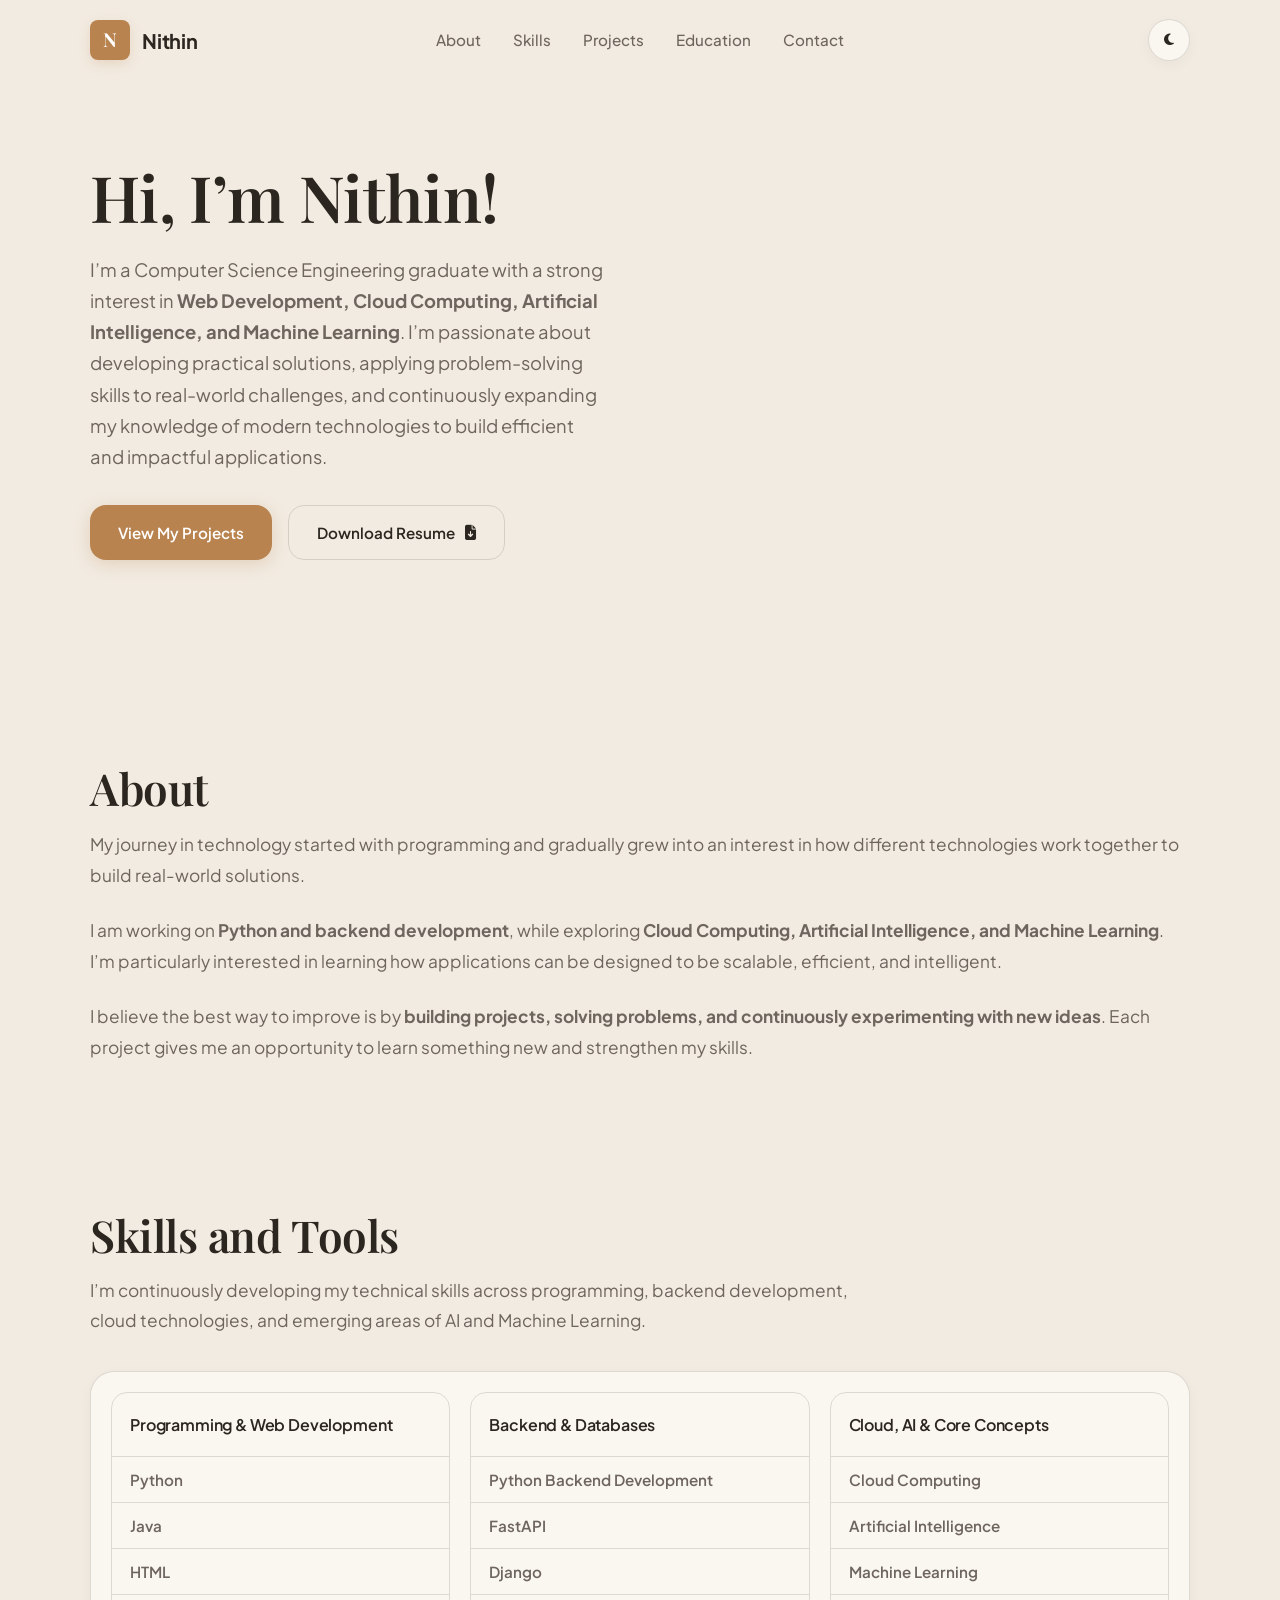
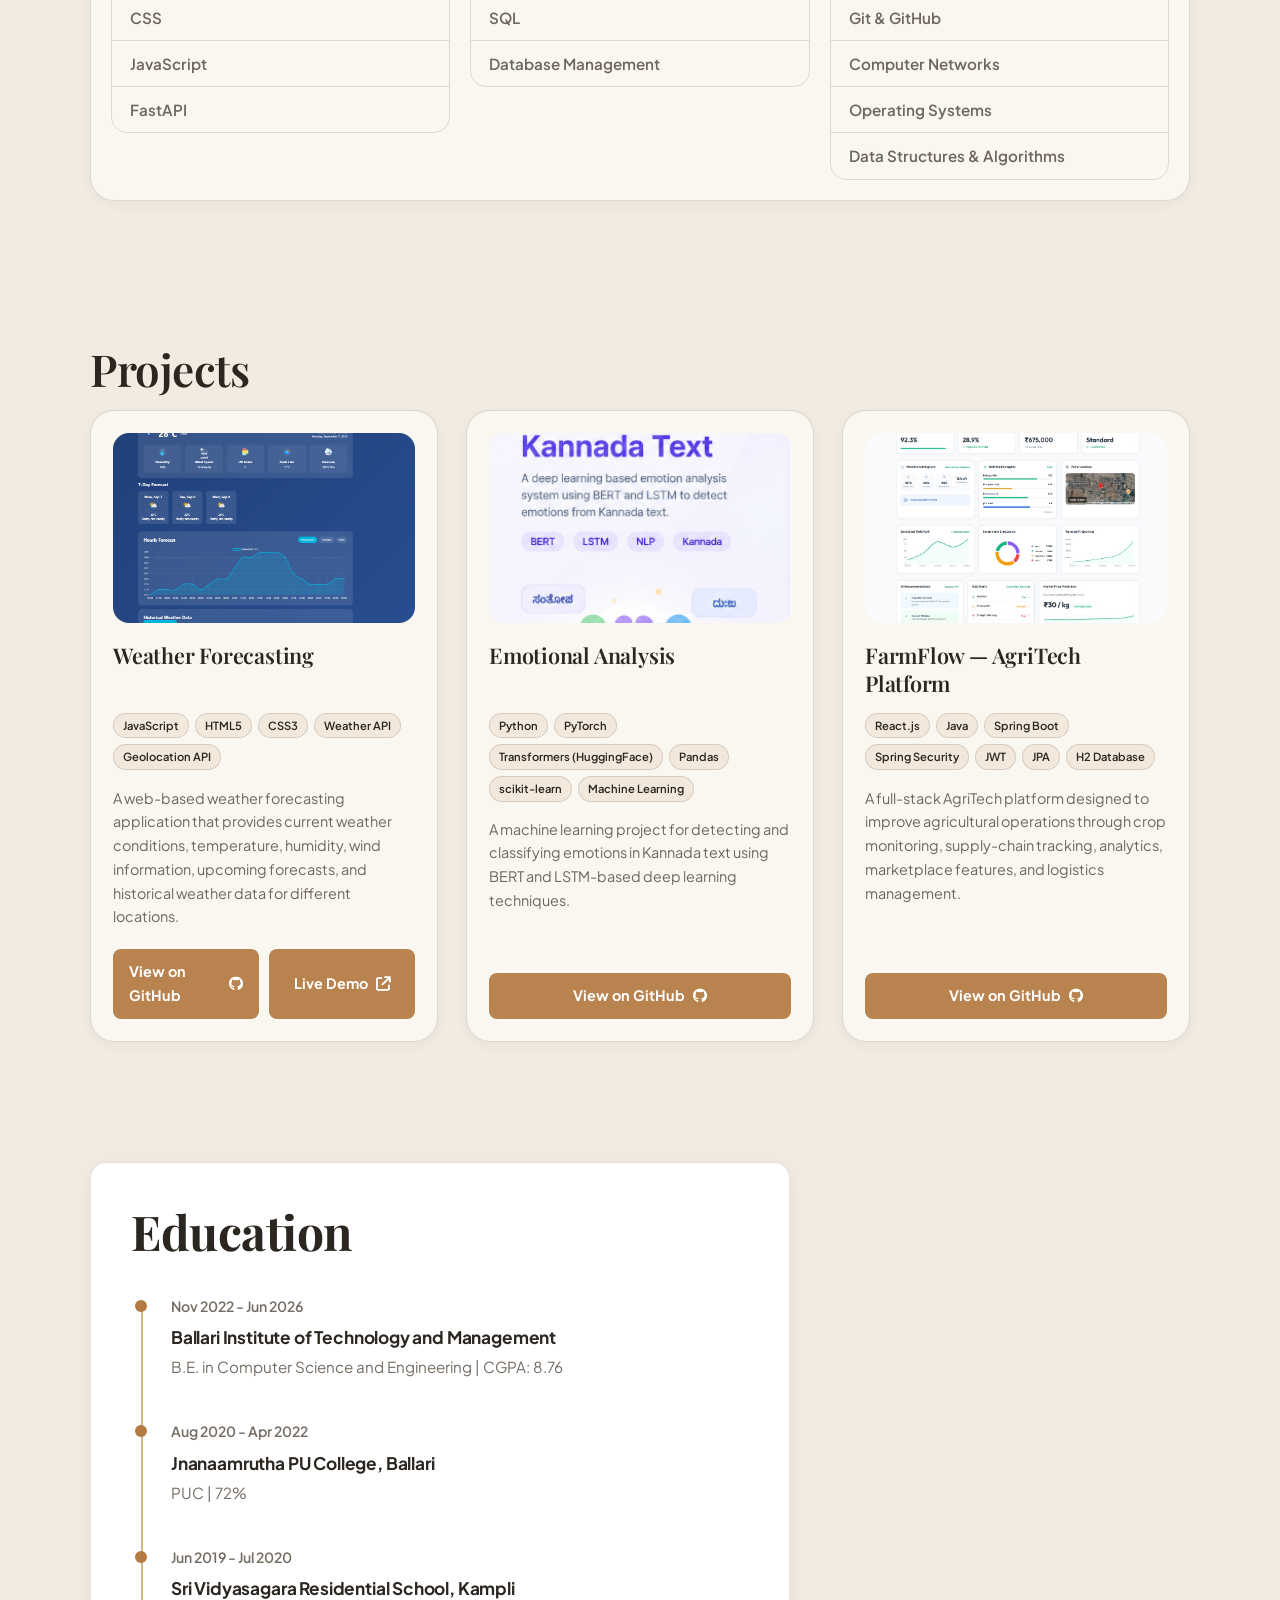
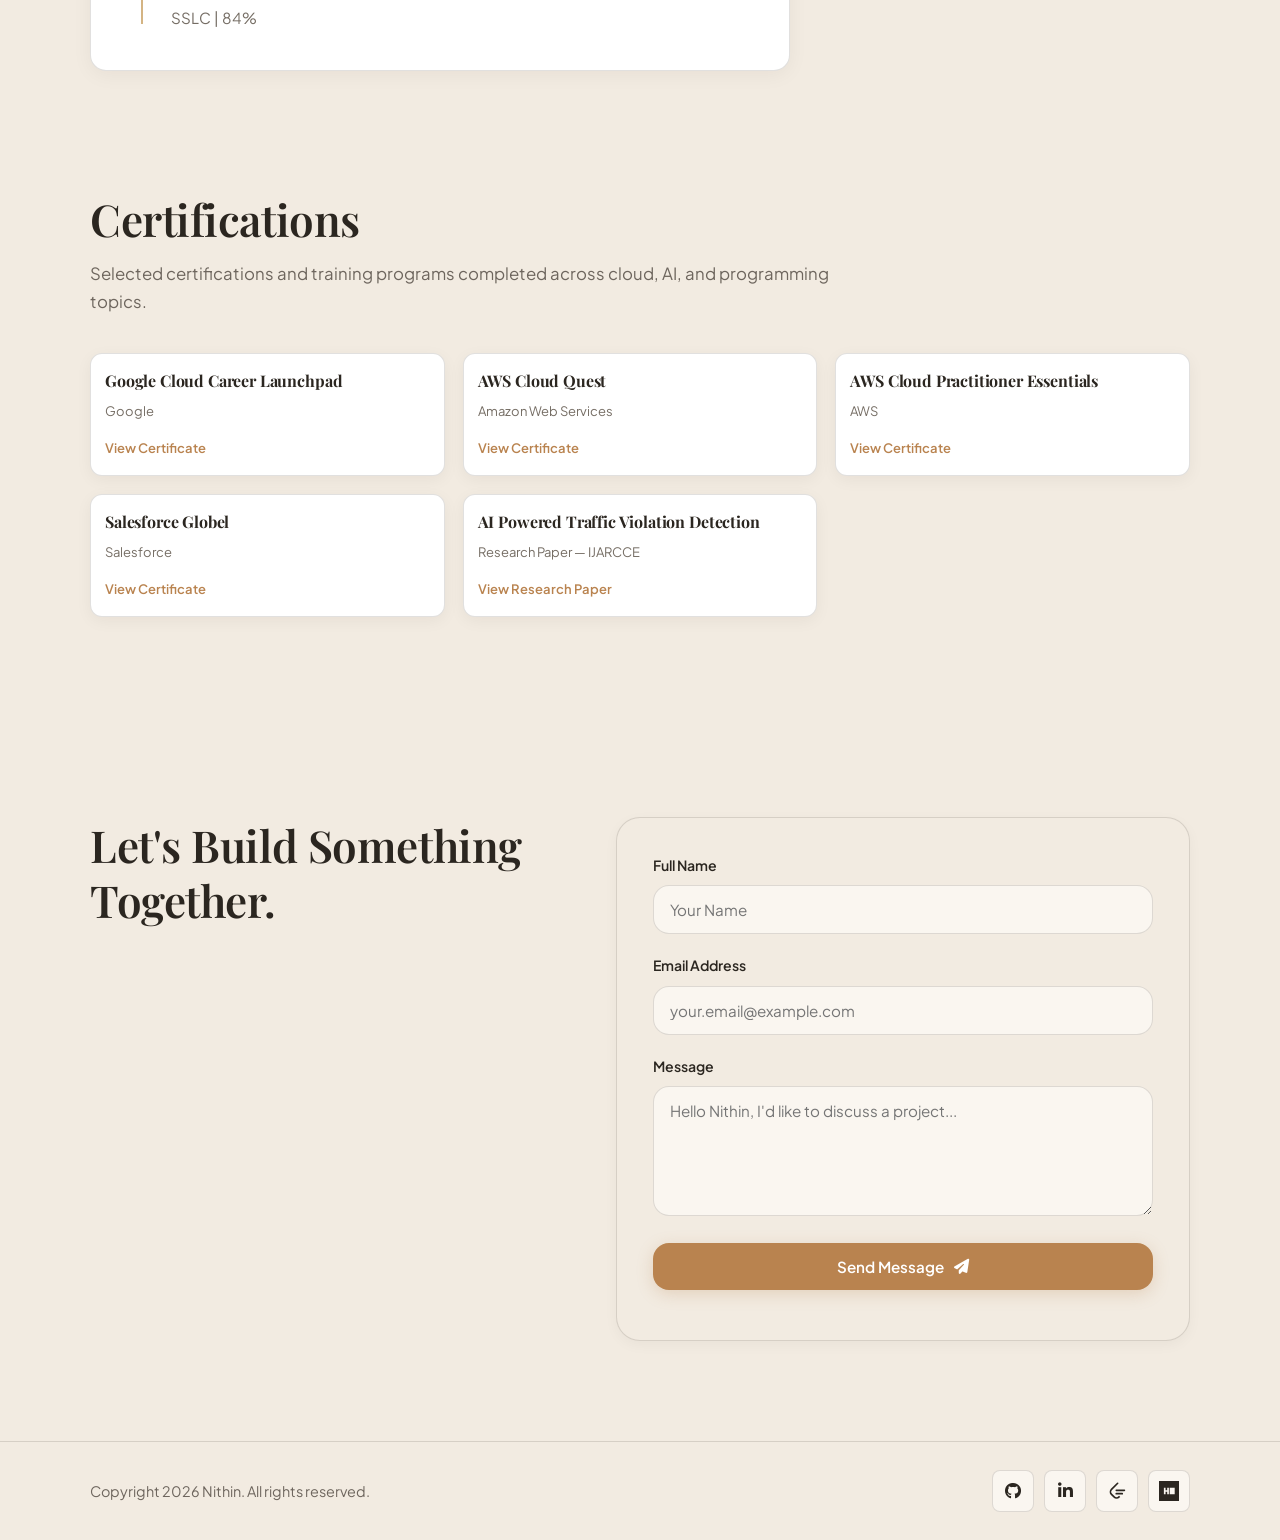
==== index1.html @ afc4f0d5 "Initial portfolio" ====
<!DOCTYPE html>
<html lang="en">
<head>
    <meta charset="UTF-8">
    <meta name="viewport" content="width=device-width, initial-scale=1.0">
    <meta name="description" content="Portfolio of Nithin, Computer Science graduate specializing in Python development, REST APIs, FastAPI, SQL, and backend systems.">
    <title>Nithin.dev</title>

    <!-- Google Fonts -->
    <link rel="preconnect" href="https://fonts.googleapis.com">
    <link rel="preconnect" href="https://fonts.gstatic.com" crossorigin>
    <link href="https://fonts.googleapis.com/css2?family=Playfair+Display:wght@500;600;700&family=Plus+Jakarta+Sans:wght@400;500;600;700&display=swap" rel="stylesheet">
    
    <!-- FontAwesome Icons -->
    <link rel="stylesheet" href="https://cdnjs.cloudflare.com/ajax/libs/font-awesome/6.5.2/css/all.min.css" crossorigin="anonymous" referrerpolicy="no-referrer">

    <!-- Stylesheet -->
    <link rel="stylesheet" href="css/style.css">
    <style>
        /* Education section */
        .education-section {
            padding: 20px 0 100px;
            background-color: var(--bg-color);
        }

        .education-container {
            width: min(700px, 100%);
            min-height:40x;
            margin: 0 ;
            padding: 40px;
            background-color: #FFFFFF;
            border: 1px solid rgba(43, 38, 32, 0.14);
            border-radius: 16px;
            box-sizing: border-box;
            box-shadow: 0 4px 20px rgba(30, 27, 24, 0.05);
        }

        .education-title {
            margin: 0 0 36px;
            color: #2B2620;
            font-size: clamp(2.25rem, 4vw, 3rem);
            line-height: 1.2;
            font-family: var(--font-serif);
            font-weight: 700;
        }

        .education-timeline {
            position: relative;
            display: flex;
            flex-direction: column;
        }

        .education-timeline::before {
            content: '';
            position: absolute;
            top: 6px;
            bottom: 6px;
            left: 10px;
            width: 2px;
            background-color: #D4B483;
        }

        .education-entry {
            position: relative;
            padding: 0 0 42px 40px;
        }

        .education-entry:last-child {
            padding-bottom: 0;
        }

        .education-dot {
            position: absolute;
            top: 4px;
            left: 4px;
            z-index: 1;
            width: 12px;
            height: 12px;
            border-radius: 50%;
            background-color: #B37A44;
        }

        .education-date {
            margin: 0 0 8px;
            color: #756D64;
            font-family: var(--font-sans);
            font-size: 0.88rem;
            font-weight: 600;
            line-height: 1.5;
        }

        .education-institution {
            margin: 0 0 4px;
            color: #2B2620;
            font-family: var(--font-sans);
            font-size: 1.08rem;
            font-weight: 700;
            line-height: 1.45;
        }

        .education-course,
        .education-result {
            margin: 0;
            color: #756D64;
            font-family: var(--font-sans);
            font-size: 0.95rem;
            font-weight: 400;
            line-height: 1.65;
        }

        .education-result {
            margin-top: 2px;
        }

        @media (max-width: 768px) {
            .education-section {
                padding: 10px 0 70px;
            }

            .education-container {
                width: 92%;
                min-height: auto;
                padding: 35px 25px;
                border-radius: 18px;
            }

            .education-title {
                margin-bottom: 30px;
                font-size: 2.25rem;
            }

            .education-entry {
                padding-left: 32px;
                padding-bottom: 34px;
            }

            .education-institution {
                font-size: 1rem;
            }

            .education-date,
            .education-course {
                font-size: 0.9rem;
            }
        }
    </style>

</head>
<body>

 <!-- 1. NAVIGATION -->
<header id="top" class="topbar">
    <div class="container nav">

        <a href="#home" class="logo" aria-label="Nithin Home">
            <span class="monogram">N</span>
            <span class="logo-name">Nithin</span>
        </a>
            <nav aria-label="Primary Navigation">
                <ul class="nav-links">
                    <li><a href="#about" class="nav-link">About</a></li>
                    <li><a href="#skills" class="nav-link">Skills</a></li>
                    <li><a href="#projects" class="nav-link">Projects</a></li>
                    <li><a href="#education" class="nav-link">Education</a></li>
                    <li><a href="#contact" class="nav-link">Contact</a></li>
                </ul>
            </nav>

            <div class="nav-actions">
                <button id="theme-toggle" class="theme-toggle" type="button" aria-label="Switch to dark mode" title="Toggle color mode">
                    <i class="fa-solid fa-moon" aria-hidden="true"></i>
                </button>
                <button id="hamburger" class="hamburger" aria-label="Toggle navigation menu" aria-expanded="false">
                    <span></span>
                    <span></span>
                    <span></span>
                </button>
            </div>
        </div>

        <!-- Mobile Navigation Menu -->
        <div id="mobile-nav" class="mobile-nav" aria-label="Mobile Navigation">
            <a href="#about" class="nav-link mobile-nav-link">About</a>
            <a href="#skills" class="nav-link mobile-nav-link">Skills</a>
            <a href="#projects" class="nav-link mobile-nav-link">Projects</a>
            <a href="#education" class="nav-link mobile-nav-link">Education</a>
            <a href="#contact" class="nav-link mobile-nav-link">Contact</a>
        </div>
    </header>

    <main>
        <!-- 2. HERO SECTION -->
        <section id="home" class="hero">
            <div class="container hero-grid">
                <div class="hero-content">
                    <h1 class="hero-title">Hi, I&rsquo;m Nithin!</h1>
                    <p class="hero-intro">
                        I&rsquo;m a Computer Science Engineering graduate with a strong interest in <strong>Web Development, Cloud Computing, Artificial Intelligence, and Machine Learning</strong>. I&rsquo;m passionate about developing practical solutions, applying problem-solving skills to real-world challenges, and continuously expanding my knowledge of modern technologies to build efficient and impactful applications.
                    </p>
                    <div class="hero-cta">
                        <a href="#projects" class="btn btn-primary">
                            <span>View My Projects</span>
                        </a>
                        <a
                            href="https://drive.google.com/file/d/1aKwMLGVt5Up0hkHj8zbGti5ZGYsTmCgn/view?usp=sharing"
                            target="_blank"
                            rel="noopener noreferrer"
                            class="btn btn-secondary"
                        >
                            <span>Download Resume</span>
                            <i class="fa-solid fa-file-arrow-down"></i>
                        </a>
                    </div>
                </div>

            </div>
        </section>

        <!-- 3. ABOUT SECTION -->
        <section id="about" class="about-section">
            <div class="container about-grid">
                <div>
                    <h2 class="section-title projects-title">About</h2>
                    <p class="about-bio">
                        My journey in technology started with programming and gradually grew into an interest in how different technologies work together to build real-world solutions.
                    </p>
                    <p class="about-bio">
                        I am working on <strong>Python and backend development</strong>, while exploring <strong>Cloud Computing, Artificial Intelligence, and Machine Learning</strong>. I&rsquo;m particularly interested in learning how applications can be designed to be scalable, efficient, and intelligent.
                    </p>
                    <p class="about-bio">
                        I believe the best way to improve is by <strong>building projects, solving problems, and continuously experimenting with new ideas</strong>. Each project gives me an opportunity to learn something new and strengthen my skills.
                    </p>
                </div>

            </div>
        </section>

        <!-- 4. SKILLS & TECHNOLOGIES -->
        <section id="skills" class="skills-section">
            <div class="container">
                <h2 class="section-title projects-title">Skills and Tools</h2>
                <p class="skills-intro">I&rsquo;m continuously developing my technical skills across programming, backend development, cloud technologies, and emerging areas of AI and Machine Learning.</p>
                <div class="skills-table" aria-label="Technical skills">
                    <article class="skills-category skills-category-featured">
                        <h3>Programming &amp; Web Development</h3>
                        <ul>
                            <li>Python</li><li>Java</li><li>HTML</li><li>CSS</li><li>JavaScript</li><li>FastAPI</li>
                        </ul>
                    </article>
                    <article class="skills-category">
                        <h3>Backend &amp; Databases</h3>
                        <ul>
                            <li>Python Backend Development</li><li>FastAPI</li><li>Django</li><li>SQL</li><li>Database Management</li>
                        </ul>
                    </article>
                    <article class="skills-category">
                        <h3>Cloud, AI &amp; Core Concepts</h3>
                        <ul>
                            <li>Cloud Computing</li><li>Artificial Intelligence</li><li>Machine Learning</li><li>Git &amp; GitHub</li><li>Computer Networks</li><li>Operating Systems</li><li>Data Structures &amp; Algorithms</li>
                        </ul>
                    </article>
                </div>
            </div>
        </section>

        <!-- 5. PROJECTS -->
        <section id="projects" class="secondary-projects">
            <div class="container">
                <h2 class="section-title projects-title">Projects</h2>

                <div class="project-grid-3">
                    <article class="project-card">
                        <figure class="project-preview">
                            <img src="images/download.png" alt="Weather Forecasting dashboard showing current conditions and forecast data">
                        </figure>
                        <h3>Weather Forecasting</h3>
                        <div class="project-tags"><span>JavaScript</span><span>HTML5</span><span>CSS3</span><span>Weather API</span><span>Geolocation API</span></div>
                        <p>A web-based weather forecasting application that provides current weather conditions, temperature, humidity, wind information, upcoming forecasts, and historical weather data for different locations.</p>
                        <div class="project-actions">
                            <a class="project-github-link" href="https://github.com/NITHIN-85/Weather-Forecasting-" target="_blank" rel="noopener noreferrer">View on GitHub <i class="fa-brands fa-github" aria-hidden="true"></i></a>
                            <a class="project-demo-link" href="https://theweatherforecasting.netlify.app" target="_blank" rel="noopener noreferrer">Live Demo <i class="fa-solid fa-arrow-up-right-from-square" aria-hidden="true"></i></a>
                        </div>
                    </article>

                    <article class="project-card">
                        <figure class="project-preview">
                            <img src="images/Capture.PNG" alt="Emotional Analysis interface for Kannada text emotion detection">
                        </figure>
                        <h3>Emotional Analysis</h3>
                        <div class="project-tags"><span>Python</span><span>PyTorch</span><span>Transformers (HuggingFace)</span><span>Pandas</span><span>scikit-learn</span><span>Machine Learning</span></div>
                        <p>A machine learning project for detecting and classifying emotions in Kannada text using BERT and LSTM-based deep learning techniques.</p>
                        <div class="project-actions">
                            <a class="project-github-link" href="https://github.com/NITHIN-85/Emotional-Analysis" target="_blank" rel="noopener noreferrer">View on GitHub <i class="fa-brands fa-github" aria-hidden="true"></i></a>
                        </div>
                    </article>

                    <article class="project-card">
                        <figure class="project-preview">
                            <img src="images/51b085c9-af19-450c-96fa-ab918399d5d6.jpg" alt="FarmFlow AgriTech platform analytics dashboard">
                        </figure>
                        <h3>FarmFlow — AgriTech Platform</h3>
                        <div class="project-tags"><span>React.js</span><span>Java</span><span>Spring Boot</span><span>Spring Security</span><span>JWT</span><span>JPA</span><span>H2 Database</span></div>
                        <p>A full-stack AgriTech platform designed to improve agricultural operations through crop monitoring, supply-chain tracking, analytics, marketplace features, and logistics management.</p>
                        <div class="project-actions">
                            <a class="project-github-link" href="https://github.com/NITHIN-85/Agritech" target="_blank" rel="noopener noreferrer">View on GitHub <i class="fa-brands fa-github" aria-hidden="true"></i></a>
                        </div>
                    </article>
                </div>
            </div>
        </section>

        <!-- 6. EDUCATION SECTION -->
        <section id="education" class="education-section">
            <div class="container">
                <div class="education-container">
                    <h2 class="education-title">Education</h2>

                    <div class="education-timeline">
                        <article class="education-entry">
                            <span class="education-dot" aria-hidden="true"></span>
                            <div class="education-content">
                                <p class="education-date">Nov 2022 - Jun 2026</p>
                                <h3 class="education-institution">Ballari Institute of Technology and Management</h3>
                                <p class="education-course">B.E. in Computer Science and Engineering | CGPA: 8.76</p>
                            </div>
                        </article>

                        <article class="education-entry">
                            <span class="education-dot" aria-hidden="true"></span>
                            <div class="education-content">
                                <p class="education-date">Aug 2020 - Apr 2022</p>
                                <h3 class="education-institution">Jnanaamrutha PU College, Ballari</h3>
                                <p class="education-course">PUC | 72%</p>
                            </div>
                        </article>

                        <article class="education-entry">
                            <span class="education-dot" aria-hidden="true"></span>
                            <div class="education-content">
                                <p class="education-date">Jun 2019 - Jul 2020</p>
                                <h3 class="education-institution">Sri Vidyasagara Residential School, Kampli</h3>
                                <p class="education-course">SSLC | 84%</p>
                            </div>
                        </article>
                    </div>
                </div>
            </div>
        </section>

        <!-- 7. CERTIFICATIONS SECTION -->
    <section id="certifications" class="certifications-section">
    <div class="container">

        <h2 class="certifications-title">Certifications</h2>

        <p class="certifications-intro">
            Selected certifications and training programs completed across cloud, AI, and programming topics.
        </p>

        <div class="certifications-grid">

            <!-- Google Cloud Career Launchpad -->
            <article class="certification-card">
                <h3>Google Cloud Career Launchpad</h3>
                <p>Google</p>

                <a href="https://drive.google.com/file/d/1eo3bOV3OyqxW00WyjmkogMWuGFpCNBA8/view?usp=sharing"
                   target="_blank"
                   rel="noopener noreferrer"
                   class="certificate-link">
                    View Certificate
                </a>
            </article>


            <!-- AWS Cloud Quest -->
            <article class="certification-card">
                <h3>AWS Cloud Quest</h3>
                <p>Amazon Web Services</p>

                <a href="https://www.credly.com/badges/c258a491-b706-4078-ae5e-ab76bcaf1b4f/linked_in?t=tjum4a"
                   target="_blank"
                   rel="noopener noreferrer"
                   class="certificate-link">
                    View Certificate
                </a>
            </article>


            <!-- AWS Cloud Practitioner Essentials -->
            <article class="certification-card">
                <h3>AWS Cloud Practitioner Essentials</h3>
                <p>AWS</p>

                <a href="https://drive.google.com/file/d/1kJ6Npj22_DMlSV14X2Ka2YneV-RoXC5I/view?usp=sharing"
                   target="_blank"
                   rel="noopener noreferrer"
                   class="certificate-link">
                    View Certificate
                </a>
            </article>


            <!-- Salesforce -->
            <article class="certification-card">
                <h3>Salesforce Globel</h3>
                <p>Salesforce</p>

                <a href="https://drive.google.com/file/d/1ONxoWjOvm7c0jkp7RMoBxkRH5yiHP2vr/view?usp=sharing"
                   target="_blank"
                   rel="noopener noreferrer"
                   class="certificate-link">
                    View Certificate
                </a>
            </article>


            <!-- Research Paper -->
            <article class="certification-card">
                <h3>AI Powered Traffic Violation Detection</h3>
                <p>Research Paper — IJARCCE</p>

                <a href="https://drive.google.com/file/d/1N8W2AJTYfHoB0vTBnZnleOMzzJcZbpHn/view?usp=sharing"
                   target="_blank"
                   rel="noopener noreferrer"
                   class="certificate-link">
                    View Research Paper
                </a>
            </article>

        </div>
    </div>
</section>

        <!-- 8. CONTACT SECTION -->
        <section id="contact" class="contact-section">
            <div class="container contact-grid">
                <div>
                    <h2 class="section-title">Let's Build Something Together.</h2>
                </div>

                <div class="contact-form-card">
                    <form id="contact-form" action="#" method="POST">
                        <div class="form-group">
                            <label for="name" class="form-label">Full Name</label>
                            <input type="text" id="name" name="name" class="form-input" placeholder="Your Name" required>
                        </div>
                        <div class="form-group">
                            <label for="email" class="form-label">Email Address</label>
                            <input type="email" id="email" name="email" class="form-input" placeholder="your.email@example.com" required>
                        </div>
                        <div class="form-group">
                            <label for="message" class="form-label">Message</label>
                            <textarea id="message" name="message" class="form-textarea" placeholder="Hello Nithin, I'd like to discuss a project..." required></textarea>
                        </div>
                        <button type="submit" class="btn btn-primary" style="width: 100%;">
                            <span>Send Message</span>
                            <i class="fa-solid fa-paper-plane"></i>
                        </button>
                        <div id="form-status" aria-live="polite"></div>
                    </form>
                </div>
            </div>
        </section>
    </main>

    <!-- 6. FOOTER -->
    <footer class="footer">
        <div class="container">
            <div class="footer-content">
                <p class="footer-copyright">Copyright 2026 Nithin. All rights reserved.</p>
                <ul class="footer-links">
                    <li><a href="https://github.com/NITHIN-85" target="_blank" rel="noopener noreferrer" aria-label="GitHub" title="GitHub"><i class="fa-brands fa-github" aria-hidden="true"></i></a></li>
                    <li><a href="https://www.linkedin.com/in/t-nithin-a931a0388/" target="_blank" rel="noopener noreferrer" aria-label="LinkedIn" title="LinkedIn"><i class="fa-brands fa-linkedin-in" aria-hidden="true"></i></a></li>
                    <li><a href="https://leetcode.com/u/NITHIN-85/" target="_blank" rel="noopener noreferrer" aria-label="LeetCode" title="LeetCode">
                        <svg viewBox="0 0 24 24" width="20" height="20" aria-hidden="true" focusable="false">
                            <path fill="currentColor" d="M13.48 2.02a1 1 0 0 0-1.42 0L4.7 9.38a5.2 5.2 0 0 0 0 7.36l3.1 3.1a5.2 5.2 0 0 0 7.36 0l.76-.76-1.42-1.42-.76.76a3.2 3.2 0 0 1-4.52 0l-3.1-3.1a3.2 3.2 0 0 1 0-4.52l7.36-7.36a1 1 0 0 0 0-1.42Z"/>
                            <path fill="currentColor" d="M11.1 12.2h9.8a1 1 0 1 0 0-2h-9.8a1 1 0 1 0 0 2Zm0 4h7.2a1 1 0 1 0 0-2h-7.2a1 1 0 1 0 0 2Z"/>
                        </svg>
                    </a></li>
<li>
    <a href="https://www.hackerrank.com/nithint912"
       target="_blank"
       rel="noopener noreferrer"
       aria-label="HackerRank"
       title="HackerRank">

        <svg viewBox="0 0 24 24"
             width="20"
             height="20"
             aria-hidden="true"
             focusable="false">
            
            <path fill="currentColor"
                  d="M0 0v24h24V0zm9.95 8.002h1.805c.061 0 .111.05.111.111v7.767c0 .061-.05.111-.11.111H9.95c-.061 0-.111-.05-.111-.11v-2.87H7.894v2.87c0 .06-.05.11-.11.11H5.976a.11.11 0 01-.11-.11V8.112c0-.061.05-.11.11-.11h1.806c.061 0 .11.05.11.11v2.869H9.84v-2.87c0-.061.05-.11.11-.11zm2.999 0h5.778c.061 0 .111.05.111.11v7.767a.11.11 0 01-.11.112h-5.78a.11.11 0 01-.11-.11V8.111a.11.11 0 01.11-.11z"/>
        </svg>

    </a>
</li>
                        </svg>
                    </a></li>
                </ul>
            </div>
        </div>
    </footer>

    <!-- Modal Popup Dialog -->
    <div id="modal-overlay" class="modal-overlay" aria-hidden="true">
        <div class="modal-card" role="dialog" aria-modal="true" aria-labelledby="modal-title">
            <button id="modal-close" class="modal-close" aria-label="Close dialog"><i class="fa-solid fa-xmark"></i></button>
            <h3 id="modal-title" style="font-family: var(--font-serif); font-size: 1.75rem; margin-bottom: 16px;">Title</h3>
            <div id="modal-body">Body content</div>
        </div>
    </div>

    <!-- Script -->
    <script src="js/script.js"></script>
</body>
</html>
---- css/style.css ----
/* ==========================================================================
   NITHIN - PERSONAL PORTFOLIO STYLESHEET
   Warm, Editorial, Minimal Aesthetic
   Palette:
   - Main Background: #F2EBE1 (Cream)
   - Primary Accent / Terracotta: #B9834F
   - Dark Contrast Cards: #1E1B18
   - Main Text: #2B2620
   - White Text on Dark Cards: #FFFFFF
   ========================================================================== */

:root {
  --bg-color: #F2EBE1;
  --bg-card: #FAF6F0;
  --accent-color: #B9834F;
  --accent-hover: #A06E3B;
  --accent-light: rgba(185, 131, 79, 0.12);
  --dark-card: #1E1B18;
  --dark-card-border: #2E2925;
  --text-color: #2B2620;
  --muted-text: #6E665E;
  --white: #FFFFFF;
  --border-color: rgba(43, 38, 32, 0.14);
  --shadow-sm: 0 4px 14px rgba(30, 27, 24, 0.04);
  --shadow-md: 0 12px 32px rgba(30, 27, 24, 0.08);
  --shadow-lg: 0 20px 48px rgba(30, 27, 24, 0.12);
  --font-serif: 'Playfair Display', Georgia, serif;
  --font-sans: 'Plus Jakarta Sans', system-ui, -apple-system, sans-serif;
  --radius-sm: 8px;
  --radius-md: 16px;
  --radius-lg: 24px;
  --radius-full: 9999px;
  --transition: all 0.3s cubic-bezier(0.16, 1, 0.3, 1);
}

body.dark-mode {
  --bg-color: #1E1B18;
  --bg-card: #2B2620;
  --text-color: #FAF6F0;
  --muted-text: #CFC4B7;
  --border-color: rgba(250, 246, 240, 0.16);
  --accent-light: rgba(210, 161, 106, 0.18);
  --shadow-sm: 0 4px 14px rgba(0, 0, 0, 0.2);
  --shadow-md: 0 12px 32px rgba(0, 0, 0, 0.3);
}

/* Reset & Base Styles */
*, *::before, *::after {
  box-sizing: border-box;
  margin: 0;
  padding: 0;
}

html {
  scroll-behavior: smooth;
  font-size: 16px;
}

body {
  font-family: var(--font-sans);
  background-color: var(--bg-color);
  color: var(--text-color);
  line-height: 1.65;
  -webkit-font-smoothing: antialiased;
  -moz-osx-font-smoothing: grayscale;
  overflow-x: hidden;
}

main {
  display: flex;
  flex-direction: column;
}

h1, h2, h3, h4, h5, h6 {
  font-family: var(--font-serif);
  color: var(--text-color);
  line-height: 1.25;
  font-weight: 600;
  letter-spacing: -0.01em;
}

p {
  color: var(--muted-text);
  line-height: 1.7;
}

a {
  color: inherit;
  text-decoration: none;
  transition: var(--transition);
}

img {
  max-width: 100%;
  height: auto;
  display: block;
}

button {
  font-family: var(--font-sans);
  cursor: pointer;
  border: none;
  background: none;
}

/* Container */
.container {
  width: min(1100px, 90%);
  margin: 0 auto;
}

/* Section Header Badges & Labels */
.section-label {
  display: inline-flex;
  align-items: center;
  gap: 8px;
  font-family: var(--font-sans);
  font-size: 0.78rem;
  font-weight: 700;
  letter-spacing: 0.12em;
  text-transform: uppercase;
  color: var(--accent-color);
  background-color: var(--accent-light);
  padding: 6px 14px;
  border-radius: var(--radius-full);
  margin-bottom: 16px;
  border: 1px solid rgba(185, 131, 79, 0.25);
}

.section-label::before {
  content: '';
  width: 6px;
  height: 6px;
  border-radius: 50%;
  background-color: var(--accent-color);
}

.section-title {
  font-size: clamp(2rem, 3.5vw, 2.75rem);
  margin-bottom: 16px;
}

.section-desc {
  font-size: 1.05rem;
  max-width: 620px;
  margin-bottom: 40px;
}

/* Buttons & CTA */
.btn {
  display: inline-flex;
  align-items: center;
  justify-content: center;
  gap: 10px;
  padding: 14px 28px;
  font-size: 0.95rem;
  font-weight: 600;
  border-radius: var(--radius-md);
  transition: var(--transition);
}

.btn-primary {
  background-color: var(--accent-color);
  color: var(--white);
  box-shadow: 0 4px 16px rgba(185, 131, 79, 0.25);
}

.btn-primary:hover,
.btn-primary:focus-visible {
  background-color: var(--accent-hover);
  transform: translateY(-2px);
  box-shadow: 0 8px 24px rgba(185, 131, 79, 0.35);
  outline: none;
}

.btn-secondary {
  background-color: transparent;
  color: var(--text-color);
  border: 1px solid var(--border-color);
}

.btn-secondary:hover,
.btn-secondary:focus-visible {
  border-color: var(--accent-color);
  color: var(--accent-color);
  background-color: var(--accent-light);
  transform: translateY(-2px);
  outline: none;
}

.btn-small {
  padding: 10px 20px;
  font-size: 0.88rem;
  border-radius: var(--radius-sm);
}

/* Arrow text link */
.text-link {
  display: inline-flex;
  align-items: center;
  gap: 8px;
  font-weight: 600;
  font-size: 0.95rem;
  color: var(--accent-color);
  margin-top: 12px;
  transition: var(--transition);
}

.text-link:hover {
  color: var(--accent-hover);
  transform: translateX(4px);
}

/* ==========================================================================
   NAVIGATION
   ========================================================================== */
.topbar {
  position: sticky;
  top: 0;
  z-index: 1000;
  background-color: color-mix(in srgb, var(--bg-color) 92%, transparent);
  backdrop-filter: blur(12px);
  -webkit-backdrop-filter: blur(12px);
  transition: var(--transition);
}

.nav {
  display: grid;
  grid-template-columns: 1fr auto 1fr;
  align-items: center;
  height: 80px;
}

.nav-actions {
  justify-self: end;
}

.logo {
  display: flex;
  align-items: center;
  gap: 12px;
  font-weight: 700;
  font-size: 1.25rem;
}

.monogram {
  width: 40px;
  height: 40px;
  border-radius: var(--radius-sm);
  background-color: var(--accent-color);
  color: var(--white);
  display: grid;
  place-items: center;
  font-family: var(--font-serif);
  font-size: 1.2rem;
  font-weight: 700;
  box-shadow: 0 4px 12px rgba(185, 131, 79, 0.2);
}

.logo-name {
  font-family: var(--font-sans);
  color: var(--text-color);
  letter-spacing: -0.01em;
}

.nav-links {
  display: flex;
  align-items: center;
  gap: 32px;
  list-style: none;
}

.theme-toggle {
  width: 42px;
  height: 42px;
  display: grid;
  place-items: center;
  border: 1px solid var(--border-color);
  border-radius: 50%;
  background-color: var(--bg-card);
  color: var(--text-color);
  box-shadow: var(--shadow-sm);
  transition: var(--transition);
}

.theme-toggle:hover,
.theme-toggle:focus-visible {
  background-color: var(--accent-color);
  border-color: var(--accent-color);
  color: var(--white);
  transform: translateY(-2px);
}

.nav-link {
  font-size: 0.95rem;
  font-weight: 500;
  color: var(--muted-text);
  position: relative;
  padding: 6px 0;
}

.nav-link::after {
  content: '';
  position: absolute;
  bottom: 0;
  left: 0;
  width: 0;
  height: 2px;
  background-color: var(--accent-color);
  transition: var(--transition);
  border-radius: 2px;
}

.nav-link:hover,
.nav-link.active {
  color: var(--text-color);
}

.nav-link:hover::after,
.nav-link.active::after {
  width: 100%;
}

.nav-link.active {
  color: var(--accent-color);
  font-weight: 600;
}

.nav-actions {
  display: flex;
  align-items: center;
  gap: 16px;
}

.hamburger {
  display: none;
  flex-direction: column;
  justify-content: space-between;
  width: 28px;
  height: 20px;
  background: none;
  border: none;
  cursor: pointer;
  z-index: 1100;
}

.hamburger span {
  display: block;
  width: 100%;
  height: 2.5px;
  background-color: var(--text-color);
  border-radius: 4px;
  transition: var(--transition);
}

.hamburger.active span:nth-child(1) {
  transform: translateY(8.5px) rotate(45deg);
}

.hamburger.active span:nth-child(2) {
  opacity: 0;
}

.hamburger.active span:nth-child(3) {
  transform: translateY(-8.5px) rotate(-45deg);
}

.mobile-nav {
  position: fixed;
  top: 80px;
  left: 0;
  width: 100%;
  background-color: var(--bg-color);
  border-bottom: 1px solid var(--border-color);
  padding: 24px var(--container-padding, 5vw);
  display: flex;
  flex-direction: column;
  gap: 20px;
  transform: translateY(-150%);
  opacity: 0;
  visibility: hidden;
  transition: var(--transition);
  box-shadow: var(--shadow-lg);
  z-index: 999;
}

.mobile-nav.open {
  transform: translateY(0);
  opacity: 1;
  visibility: visible;
}

.mobile-nav .nav-link {
  font-size: 1.1rem;
  padding: 8px 0;
}

/* ==========================================================================
   HERO SECTION
   ========================================================================== */
.hero {
  padding: 80px 0 100px;
}

.hero-grid {
  display: grid;
  grid-template-columns: 1fr;
  align-items: center;
}

.hero-content {
  display: flex;
  flex-direction: column;
  align-items: flex-start;
}

.hero-title {
  font-size: clamp(2.75rem, 5vw, 4.25rem);
  margin-bottom: 20px;
  color: var(--text-color);
  line-height: 1.15;
}

.hero-intro {
  font-size: 1.15rem;
  color: var(--muted-text);
  margin-bottom: 32px;
  max-width: 520px;
}

.hero-cta {
  display: flex;
  flex-wrap: wrap;
  gap: 16px;
}

.tags {
  display: flex;
  flex-wrap: wrap;
  gap: 6px;
}

.tag {
  font-size: 0.72rem;
  font-weight: 600;
  padding: 4px 10px;
  border-radius: var(--radius-full);
  background-color: rgba(43, 38, 32, 0.06);
  color: var(--text-color);
  border: 1px solid var(--border-color);
}

/* ========================================================================== 
   FEATURED PROJECTS
   ========================================================================== */
.secondary-projects {
  padding: 40px 0 100px;
}

.projects-title {
  margin-bottom: 14px;
}

.projects-intro {
  max-width: 860px;
  font-size: 1.05rem;
  margin-bottom: 8px;
}

.projects-intro-last {
  margin-bottom: 38px;
}

.project-grid-3 {
  display: grid;
  grid-template-columns: repeat(3, 1fr);
  gap: 28px;
}

.project-card {
  background-color: var(--bg-card);
  border-radius: var(--radius-lg);
  padding: 22px;
  display: flex;
  flex-direction: column;
  min-height: 100%;
  transition: var(--transition);
  border: 1px solid var(--border-color);
  box-shadow: var(--shadow-sm);
}

.project-card:hover {
  transform: translateY(-6px);
  box-shadow: var(--shadow-lg);
}

.project-card h3 {
  font-size: 1.35rem;
  line-height: 1.3;
  min-height: 56px;
  margin-bottom: 16px;
}

.project-preview {
  height: 190px;
  margin: 0 0 18px;
  border-radius: var(--radius-md);
  overflow: hidden;
  background-color: var(--accent-light);
}

.project-preview img {
  display: block;
  width: 100%;
  height: 100%;
  object-fit: cover;
  object-position: center;
}

.project-tags {
  display: flex;
  flex-wrap: wrap;
  gap: 6px;
  min-height: 58px;
  align-content: flex-start;
  margin-bottom: 16px;
}

.project-tags span {
  border: 1px solid var(--border-color);
  border-radius: var(--radius-full);
  background-color: var(--accent-light);
  color: var(--text-color);
  padding: 4px 9px;
  font-size: 0.7rem;
  font-weight: 600;
  line-height: 1.4;
}

.project-card p {
  font-size: 0.9rem;
  line-height: 1.65;
  margin-bottom: 20px;
}

.project-actions {
  margin-top: auto;
  display: flex;
  gap: 10px;
}

.project-github-link,
.project-demo-link {
  display: inline-flex;
  align-items: center;
  justify-content: center;
  gap: 8px;
  flex: 1;
  padding: 11px 16px;
  border-radius: var(--radius-sm);
  background-color: var(--accent-color);
  color: var(--white);
  font-size: 0.9rem;
  font-weight: 700;
}

.project-github-link:hover,
.project-github-link:focus-visible,
.project-demo-link:hover,
.project-demo-link:focus-visible {
  background-color: var(--accent-hover);
  transform: translateY(-2px);
}

/* ==========================================================================
   ABOUT SECTION (NO PROFILE PHOTO)
   ========================================================================== */
.about-section {
  padding: 100px 0;
  background-color: var(--bg-color);
}

.about-bio {
  font-size: 1.08rem;
  color: var(--muted-text);
  margin-bottom: 24px;
  line-height: 1.8;
}

/* Skills & Technologies */
.skills-section {
  padding: 20px 0 100px;
}

.skills-main-title {
  font-family: var(--font-sans);
  font-size: clamp(2.5rem, 5vw, 4rem);
  line-height: 1.1;
  letter-spacing: -0.05em;
  margin-bottom: 16px;
}

.skills-intro {
  max-width: 780px;
  font-size: 1.08rem;
  margin: 0 0 36px;
}

.skills-table {
  display: grid;
  grid-template-columns: repeat(3, 1fr);
  align-items: start;
  gap: 20px;
  padding: 20px;
  background-color: var(--bg-card);
  border: 1px solid var(--border-color);
  border-radius: var(--radius-lg);
  box-shadow: var(--shadow-sm);
}

.skills-category {
  border: 1px solid var(--border-color);
  border-radius: var(--radius-md);
  overflow: hidden;
}

.skills-category h3 {
  display: flex;
  align-items: center;
  min-height: 64px;
  padding: 14px 18px;
  font-family: var(--font-sans);
  font-size: 1rem;
  line-height: 1.35;
  border-bottom: 1px solid var(--border-color);
}

.skills-category-featured h3 {
  color: var(--text-color);
  background-color: transparent;
  border-bottom-color: var(--border-color);
}

.skills-category ul {
  list-style: none;
}

.skills-category li {
  color: var(--muted-text);
  padding: 10px 18px;
  font-size: 0.95rem;
  font-weight: 600;
  border-bottom: 1px solid var(--border-color);
}

.skills-category li:last-child {
  border-bottom: 0;
}

/* ==========================================================================
   BLOG PREVIEW SECTION
   ========================================================================== */
.blog-section {
  padding: 100px 0;
}

.blog-grid {
  display: grid;
  grid-template-columns: repeat(3, 1fr);
  gap: 28px;
}

.blog-card {
  background-color: var(--bg-card);
  border: 1px solid var(--border-color);
  border-radius: var(--radius-lg);
  overflow: hidden;
  box-shadow: var(--shadow-sm);
  display: flex;
  flex-direction: column;
  transition: var(--transition);
}

.blog-card:hover {
  transform: translateY(-6px);
  box-shadow: var(--shadow-md);
  border-color: rgba(185, 131, 79, 0.4);
}

.blog-img {
  height: 180px;
  width: 100%;
  background-color: #E6DDD0;
  overflow: hidden;
  position: relative;
}

.blog-img img {
  width: 100%;
  height: 100%;
  object-fit: cover;
  transition: var(--transition);
}

.blog-card:hover .blog-img img {
  transform: scale(1.06);
}

.blog-body {
  padding: 24px;
  display: flex;
  flex-direction: column;
  flex-grow: 1;
}

.blog-date {
  font-size: 0.8rem;
  font-weight: 600;
  text-transform: uppercase;
  letter-spacing: 0.08em;
  color: var(--accent-color);
  margin-bottom: 10px;
}

.blog-title {
  font-size: 1.35rem;
  margin-bottom: 12px;
  line-height: 1.3;
}

.blog-desc {
  font-size: 0.92rem;
  color: var(--muted-text);
  margin-bottom: 20px;
  line-height: 1.6;
}

.blog-link {
  margin-top: auto;
  font-weight: 600;
  font-size: 0.9rem;
  color: var(--accent-color);
  display: inline-flex;
  align-items: center;
  gap: 6px;
  transition: var(--transition);
}

.blog-card:hover .blog-link {
  color: var(--accent-hover);
  transform: translateX(4px);
}

/* ==========================================================================
   CERTIFICATIONS
   ========================================================================== */
.certifications-section {
  padding: 20px 0 100px;
}

.certifications-title {
  margin-bottom: 14px;
  font-size: clamp(2rem, 3.5vw, 2.75rem);
}

.certifications-intro {
  max-width: 760px;
  margin-bottom: 36px;
  font-size: 1.05rem;
}

.certifications-grid {
  display: grid;
  grid-template-columns: repeat(3, minmax(0, 1fr));
  gap: 18px;
}

.certification-card {
  display: flex;
  flex-direction: column;
  min-height: 0;
  padding: 16px 14px;
  background-color: #FFFFFF;
  border: 1px solid rgba(43, 38, 32, 0.14);
  border-radius: 12px;
  box-shadow: 0 4px 16px rgba(30, 27, 24, 0.05);
}

.certification-card h3 {
  margin-bottom: 8px;
  color: #2B2620;
  font-size: 16px;
  font-weight: 700;
  line-height: 1.35;
}

.certification-card p {
  margin-bottom: 16px;
  color: #756D64;
  font-size: 13px;
  font-weight: 400;
}

.certificate-link {
  display: inline-flex;
  align-items: center;
  align-self: flex-start;
  margin-top: auto;
  padding: 0;
  color: #B9834F;
  font-size: 13px;
  font-weight: 600;
}

.certificate-link:hover,
.certificate-link:focus-visible {
  color: #B9834F;
  opacity: 0.75;
  transform: none;
}

/* ==========================================================================
   CONTACT SECTION
   ========================================================================== */
.contact-section {
  padding: 100px 0;
  background-color: var(--bg-color);
}

.contact-grid {
  display: grid;
  grid-template-columns: 0.9fr 1.1fr;
  gap: 56px;
  align-items: start;
}

.contact-info-list {
  display: flex;
  flex-direction: column;
  gap: 20px;
  margin-top: 32px;
}

.contact-info-item {
  display: flex;
  align-items: center;
  gap: 16px;
}

.contact-icon {
  width: 44px;
  height: 44px;
  border-radius: var(--radius-md);
  background-color: var(--accent-light);
  color: var(--accent-color);
  display: grid;
  place-items: center;
  font-size: 1.1rem;
  flex-shrink: 0;
}

.contact-text strong {
  display: block;
  font-size: 0.85rem;
  text-transform: uppercase;
  letter-spacing: 0.06em;
  color: var(--muted-text);

}

.contact-text a,
.contact-text span {
  font-size: 1.05rem;
  font-weight: 600;
  color: var(--text-color);
}

.contact-text a:hover {
  color: var(--accent-color);
}

/* Form Styling */
.contact-form-card {
  background-color: var(--bg-color);
  border: 1px solid var(--border-color);
  border-radius: var(--radius-lg);
  padding: 36px;
  box-shadow: var(--shadow-sm);
}

.form-group {
  margin-bottom: 20px;
}

.form-label {
  display: block;
  font-size: 0.88rem;
  font-weight: 600;
  margin-bottom: 8px;
  color: var(--text-color);
}

.form-input,
.form-textarea {
  width: 100%;
  padding: 14px 16px;
  border-radius: var(--radius-md);
  border: 1px solid var(--border-color);
  background-color: var(--bg-card);
  color: var(--text-color);
  font-family: var(--font-sans);
  font-size: 0.95rem;
  transition: var(--transition);
}

.form-input:focus,
.form-textarea:focus {
  outline: none;
  border-color: var(--accent-color);
  box-shadow: 0 0 0 3px var(--accent-light);
}

.form-textarea {
  resize: vertical;
  min-height: 130px;
}

#form-status {
  margin-top: 14px;
  font-size: 0.9rem;
  font-weight: 600;
}

/* ==========================================================================
   FOOTER
   ========================================================================== */
.footer {
  padding: 28px 0;
  background-color: var(--bg-color);
  color: var(--text-color);
  border-top: 1px solid var(--border-color);
}

.footer-content {
  display: flex;
  justify-content: space-between;
  align-items: center;
  flex-wrap: wrap;
  gap: 18px;
}

.footer-copyright {
  margin: 0;
  font-size: 0.9rem;
  color: var(--muted-text);
}

.footer-links {
  display: flex;
  align-items: center;
  gap: 10px;
  list-style: none;
  margin: 0;
  padding: 0;
}

.footer-links a {
  display: inline-flex;
  align-items: center;
  justify-content: center;
  width: 42px;
  height: 42px;
  border: 1px solid var(--border-color);
  border-radius: var(--radius-sm);
  background-color: var(--bg-card);
  color: var(--text-color);
  font-size: 1.05rem;
  cursor: pointer;
  transition: var(--transition);
}

.footer-links a i {
  pointer-events: none;
}

.footer-links a:hover,
.footer-links a:focus-visible {
  color: var(--white);
  background-color: var(--accent-color);
  border-color: var(--accent-color);
  transform: translateY(-2px);
}

/* ==========================================================================
   MODAL DIALOG
   ========================================================================== */
.modal-overlay {
  position: fixed;
  inset: 0;
  background-color: rgba(30, 27, 24, 0.65);
  backdrop-filter: blur(6px);
  z-index: 2000;
  display: grid;
  place-items: center;
  opacity: 0;
  visibility: hidden;
  transition: var(--transition);
  padding: 20px;
}

.modal-overlay.active {
  opacity: 1;
  visibility: visible;
}

.modal-card {
  background-color: var(--bg-color);
  border: 1px solid var(--border-color);
  border-radius: var(--radius-lg);
  max-width: 680px;
  width: 100%;
  padding: 36px;
  position: relative;
  box-shadow: var(--shadow-lg);
  transform: translateY(20px);
  transition: var(--transition);
  max-height: 85vh;
  overflow-y: auto;
}

.modal-overlay.active .modal-card {
  transform: translateY(0);
}

.modal-close {
  position: absolute;
  top: 20px;
  right: 20px;
  width: 36px;
  height: 36px;
  border-radius: 50%;
  border: 1px solid var(--border-color);
  background-color: var(--bg-card);
  color: var(--text-color);
  display: grid;
  place-items: center;
  cursor: pointer;
  transition: var(--transition);
}

.modal-close:hover {
  background-color: var(--accent-color);
  color: var(--white);
}

/* ==========================================================================
   RESPONSIVE MEDIA QUERIES
   ========================================================================== */
@media (max-width: 992px) {
  .hero-grid,
  .about-grid,
  .contact-grid {
    grid-template-columns: 1fr;
    gap: 40px;
  }

  .project-grid-3,
  .blog-grid,
  .certifications-grid {
    grid-template-columns: repeat(2, 1fr);
  }

  .hero-title {
    font-size: 3rem;
  }

  .skills-table {
    grid-template-columns: repeat(2, 1fr);
  }
}

@media (max-width: 768px) {
  .nav-links,
  .nav-actions .btn {
    display: none;
  }

  .hamburger {
    display: flex;
  }

  .project-grid-3,
  .blog-grid,
  .certifications-grid {
    grid-template-columns: 1fr;
  }

  .skills-table {
    grid-template-columns: 1fr;
  }

  .footer-content {
    flex-direction: column;
    align-items: flex-start;
  }
}
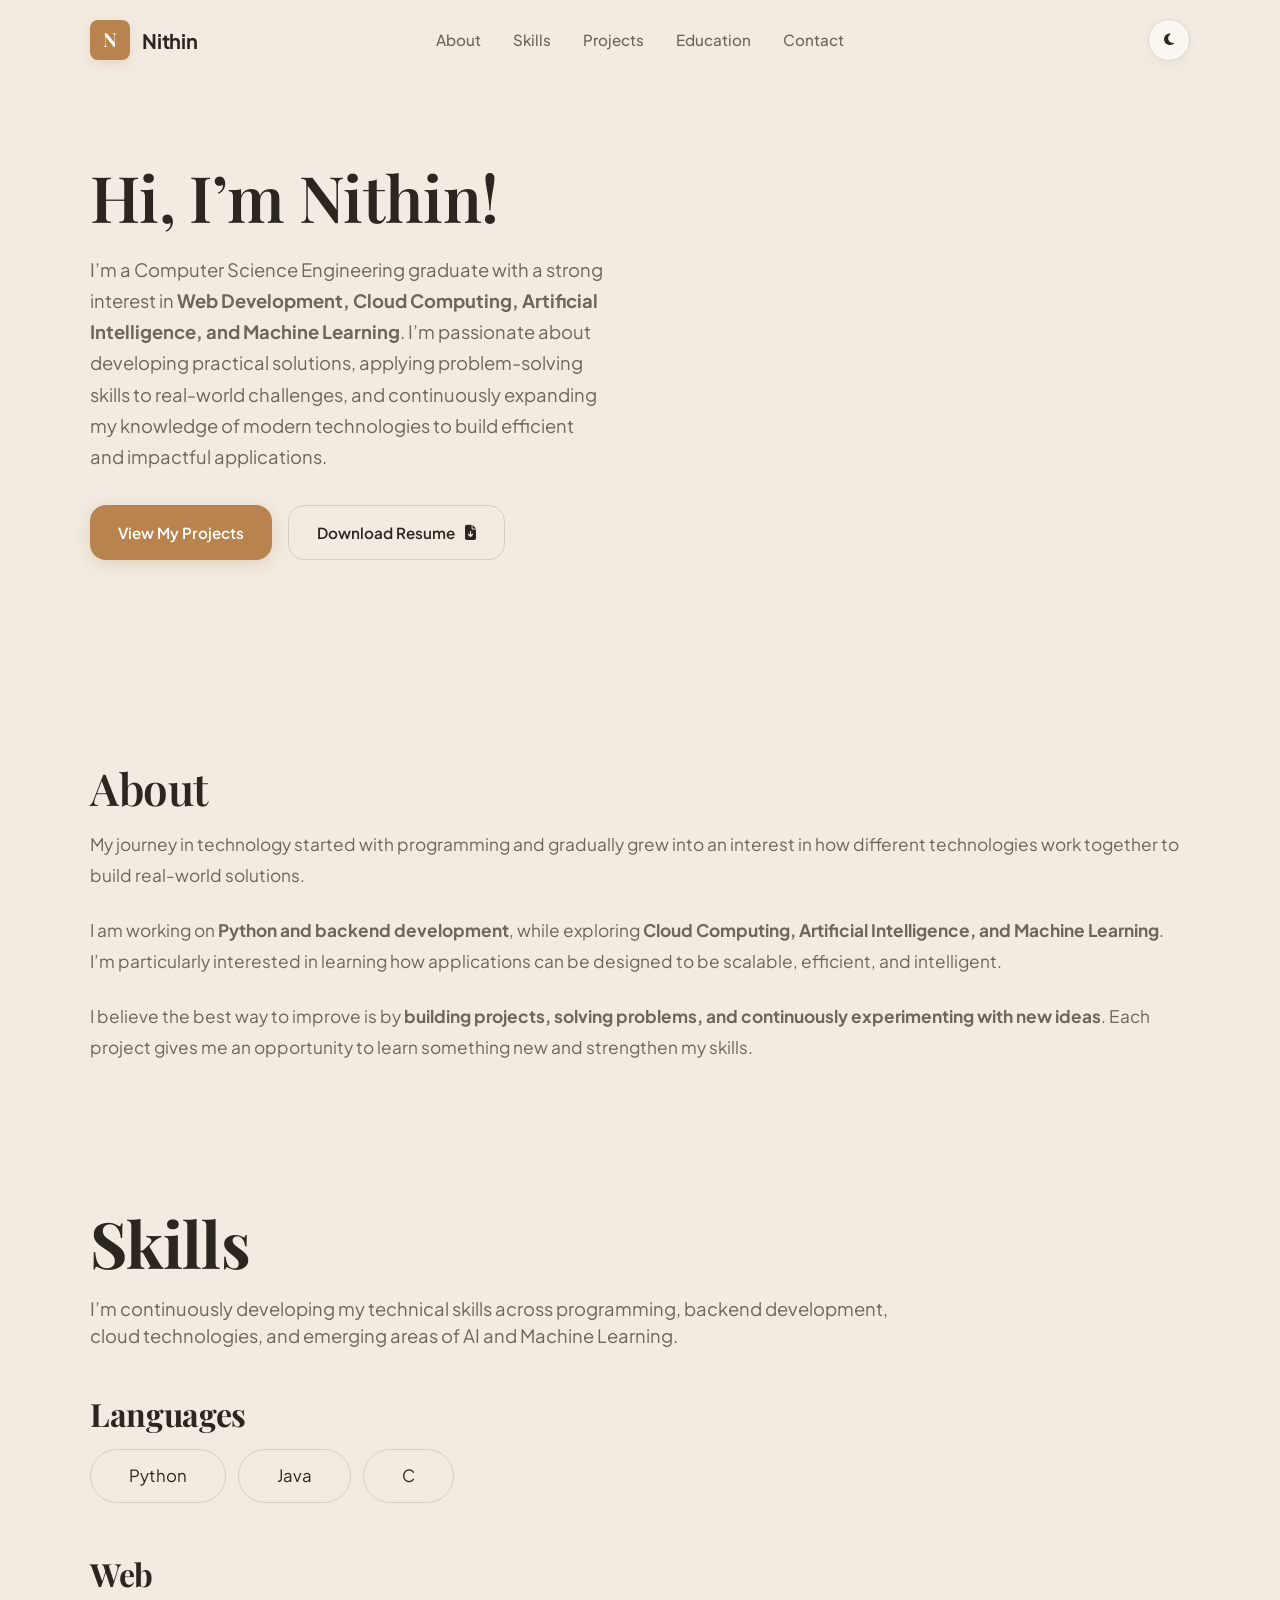
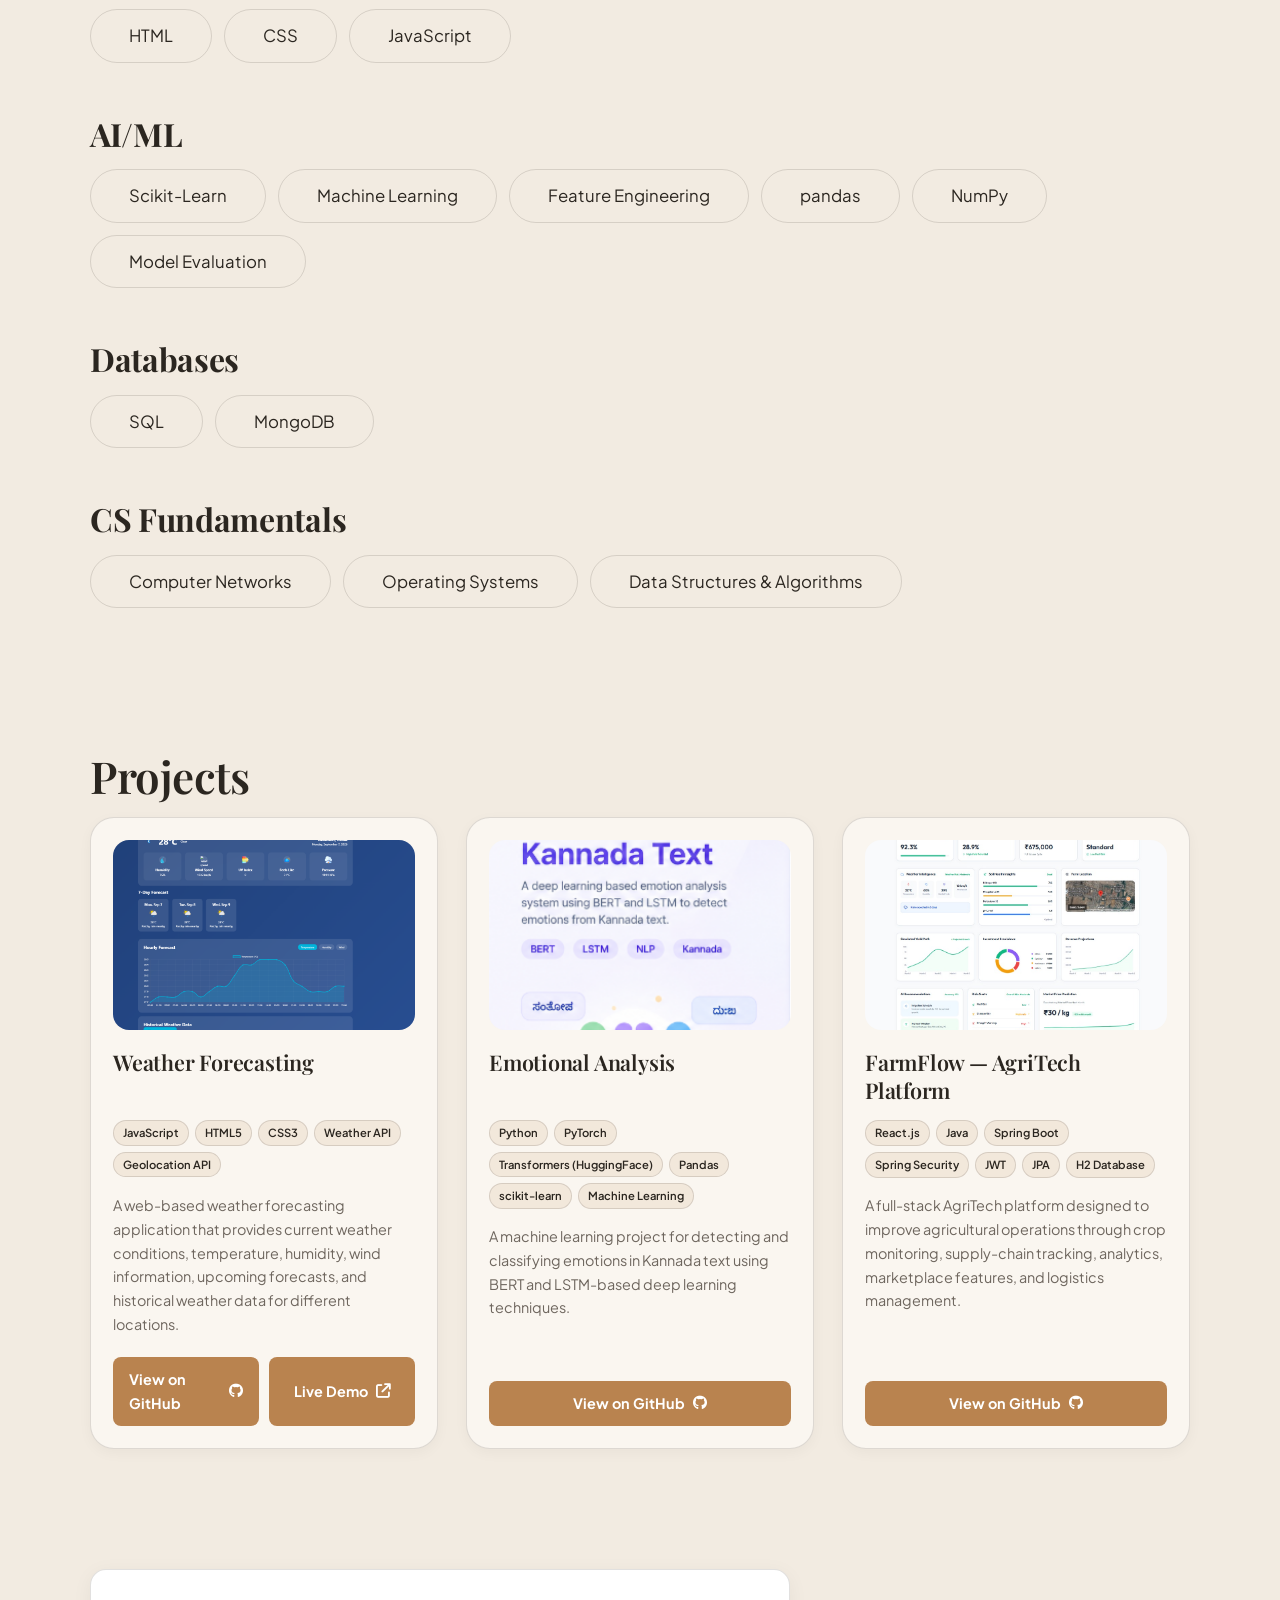
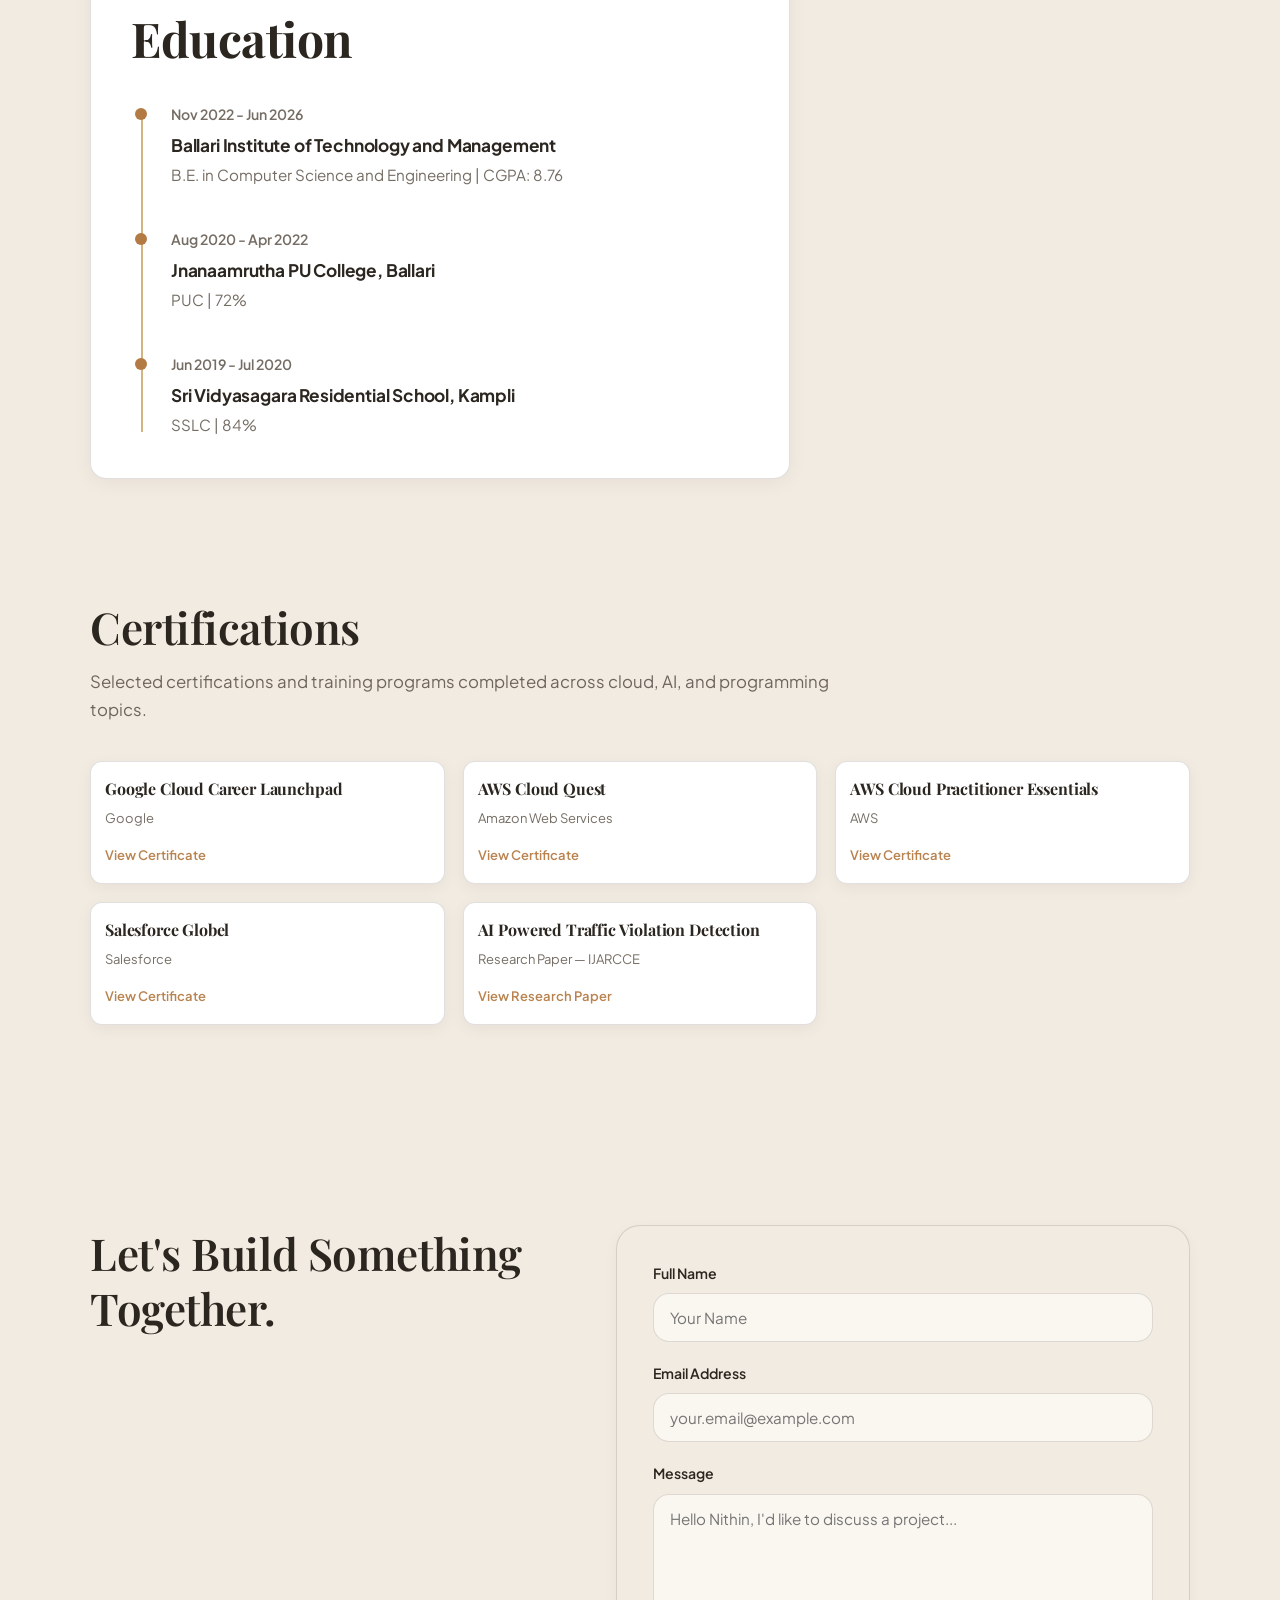
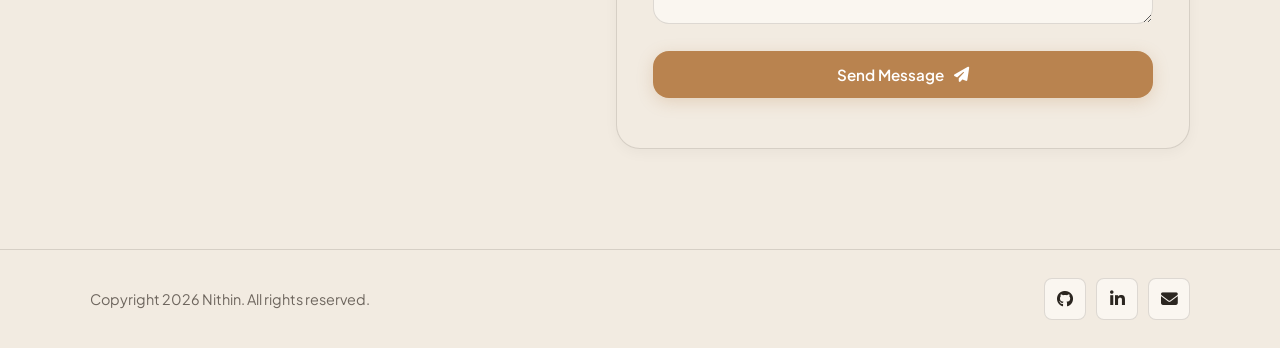
==== commit 0e8b3bbc: "improved" ====
--- a/index1.html
+++ b/index1.html
@@ -238,25 +238,37 @@
         <!-- 4. SKILLS & TECHNOLOGIES -->
         <section id="skills" class="skills-section">
             <div class="container">
-                <h2 class="section-title projects-title">Skills and Tools</h2>
+                <h2 class="skills-title">Skills</h2>
                 <p class="skills-intro">I&rsquo;m continuously developing my technical skills across programming, backend development, cloud technologies, and emerging areas of AI and Machine Learning.</p>
-                <div class="skills-table" aria-label="Technical skills">
-                    <article class="skills-category skills-category-featured">
-                        <h3>Programming &amp; Web Development</h3>
-                        <ul>
-                            <li>Python</li><li>Java</li><li>HTML</li><li>CSS</li><li>JavaScript</li><li>FastAPI</li>
+                <div class="skills-categories" aria-label="Technical skills">
+                    <article class="skills-category">
+                        <h3>Languages</h3>
+                        <ul class="skills-list">
+                            <li>Python</li><li>Java</li><li>C</li>
                         </ul>
                     </article>
                     <article class="skills-category">
-                        <h3>Backend &amp; Databases</h3>
-                        <ul>
-                            <li>Python Backend Development</li><li>FastAPI</li><li>Django</li><li>SQL</li><li>Database Management</li>
+                        <h3>Web</h3>
+                        <ul class="skills-list">
+                            <li>HTML</li><li>CSS</li><li>JavaScript</li>
                         </ul>
                     </article>
                     <article class="skills-category">
-                        <h3>Cloud, AI &amp; Core Concepts</h3>
-                        <ul>
-                            <li>Cloud Computing</li><li>Artificial Intelligence</li><li>Machine Learning</li><li>Git &amp; GitHub</li><li>Computer Networks</li><li>Operating Systems</li><li>Data Structures &amp; Algorithms</li>
+                        <h3>AI/ML</h3>
+                        <ul class="skills-list">
+                            <li>Scikit-Learn</li><li>Machine Learning</li><li>Feature Engineering</li><li>pandas</li><li>NumPy</li><li>Model Evaluation</li>
+                        </ul>
+                    </article>
+                    <article class="skills-category">
+                        <h3>Databases</h3>
+                        <ul class="skills-list">
+                            <li>SQL</li><li>MongoDB</li>
+                        </ul>
+                    </article>
+                    <article class="skills-category">
+                        <h3>CS Fundamentals</h3>
+                        <ul class="skills-list">
+                            <li>Computer Networks</li><li>Operating Systems</li><li>Data Structures &amp; Algorithms</li>
                         </ul>
                     </article>
                 </div>
@@ -470,35 +482,31 @@
             <div class="footer-content">
                 <p class="footer-copyright">Copyright 2026 Nithin. All rights reserved.</p>
                 <ul class="footer-links">
-                    <li><a href="https://github.com/NITHIN-85" target="_blank" rel="noopener noreferrer" aria-label="GitHub" title="GitHub"><i class="fa-brands fa-github" aria-hidden="true"></i></a></li>
-                    <li><a href="https://www.linkedin.com/in/t-nithin-a931a0388/" target="_blank" rel="noopener noreferrer" aria-label="LinkedIn" title="LinkedIn"><i class="fa-brands fa-linkedin-in" aria-hidden="true"></i></a></li>
-                    <li><a href="https://leetcode.com/u/NITHIN-85/" target="_blank" rel="noopener noreferrer" aria-label="LeetCode" title="LeetCode">
-                        <svg viewBox="0 0 24 24" width="20" height="20" aria-hidden="true" focusable="false">
-                            <path fill="currentColor" d="M13.48 2.02a1 1 0 0 0-1.42 0L4.7 9.38a5.2 5.2 0 0 0 0 7.36l3.1 3.1a5.2 5.2 0 0 0 7.36 0l.76-.76-1.42-1.42-.76.76a3.2 3.2 0 0 1-4.52 0l-3.1-3.1a3.2 3.2 0 0 1 0-4.52l7.36-7.36a1 1 0 0 0 0-1.42Z"/>
-                            <path fill="currentColor" d="M11.1 12.2h9.8a1 1 0 1 0 0-2h-9.8a1 1 0 1 0 0 2Zm0 4h7.2a1 1 0 1 0 0-2h-7.2a1 1 0 1 0 0 2Z"/>
-                        </svg>
-                    </a></li>
-<li>
-    <a href="https://www.hackerrank.com/nithint912"
-       target="_blank"
-       rel="noopener noreferrer"
-       aria-label="HackerRank"
-       title="HackerRank">
-
-        <svg viewBox="0 0 24 24"
-             width="20"
-             height="20"
-             aria-hidden="true"
-             focusable="false">
-            
-            <path fill="currentColor"
-                  d="M0 0v24h24V0zm9.95 8.002h1.805c.061 0 .111.05.111.111v7.767c0 .061-.05.111-.11.111H9.95c-.061 0-.111-.05-.111-.11v-2.87H7.894v2.87c0 .06-.05.11-.11.11H5.976a.11.11 0 01-.11-.11V8.112c0-.061.05-.11.11-.11h1.806c.061 0 .11.05.11.11v2.869H9.84v-2.87c0-.061.05-.11.11-.11zm2.999 0h5.778c.061 0 .111.05.111.11v7.767a.11.11 0 01-.11.112h-5.78a.11.11 0 01-.11-.11V8.111a.11.11 0 01.11-.11z"/>
-        </svg>
-
-    </a>
-</li>
-                        </svg>
-                    </a></li>
+                    <li>
+                        <a href="https://github.com/NITHIN-85"
+                           target="_blank"
+                           rel="noopener noreferrer"
+                           aria-label="GitHub"
+                           title="GitHub">
+                            <i class="fa-brands fa-github" aria-hidden="true"></i>
+                        </a>
+                    </li>
+                    <li>
+                        <a href="https://www.linkedin.com/in/t-nithin-a931a0388/"
+                           target="_blank"
+                           rel="noopener noreferrer"
+                           aria-label="LinkedIn"
+                           title="LinkedIn">
+                            <i class="fa-brands fa-linkedin-in" aria-hidden="true"></i>
+                        </a>
+                    </li>
+                    <li>
+                        <a href="mailto:nithint912@gmail.com"
+                           aria-label="Email Nithin"
+                           title="nithint912@gmail.com">
+                            <i class="fa-solid fa-envelope" aria-hidden="true"></i>
+                        </a>
+                    </li>
                 </ul>
             </div>
         </div>
--- a/css/style.css
+++ b/css/style.css
@@ -590,71 +590,72 @@
 /* Skills & Technologies */
 .skills-section {
   padding: 20px 0 100px;
-}
-
-.skills-main-title {
+  background-color: var(--bg-color);
+}
+
+.skills-label {
+  margin-bottom: 18px;
+  color: var(--muted-text);
   font-family: var(--font-sans);
-  font-size: clamp(2.5rem, 5vw, 4rem);
-  line-height: 1.1;
-  letter-spacing: -0.05em;
+  font-size: 0.85rem;
+  font-weight: 600;
+  letter-spacing: 0.31em;
+  line-height: 1.2;
+  text-transform: uppercase;
+}
+
+.skills-title {
   margin-bottom: 16px;
+  color: var(--text-color);
+  font-size: clamp(3.5rem, 6vw, 4rem);
+  font-weight: 700;
+  line-height: 1.12;
 }
 
 .skills-intro {
-  max-width: 780px;
-  font-size: 1.08rem;
-  margin: 0 0 36px;
-}
-
-.skills-table {
-  display: grid;
-  grid-template-columns: repeat(3, 1fr);
-  align-items: start;
-  gap: 20px;
-  padding: 20px;
-  background-color: var(--bg-card);
+  max-width: 850px;
+  margin-bottom: 45px;
+  color: var(--muted-text);
+  font-size: 1.15rem;
+  line-height: 1.5;
+}
+
+.skills-categories {
+  display: flex;
+  flex-direction: column;
+  gap: 52px;
+}
+
+.skills-category {
+  border: 0;
+  border-radius: 0;
+  overflow: visible;
+}
+
+.skills-category h3 {
+  margin-bottom: 16px;
+  padding: 0;
+  color: var(--text-color);
+  font-family: var(--font-serif);
+  font-size: 2rem;
+  font-weight: 700;
+  line-height: 1.2;
+}
+
+.skills-list {
+  display: flex;
+  flex-wrap: wrap;
+  gap: 12px;
+  list-style: none;
+}
+
+.skills-list li {
+  padding: 14px 38px;
   border: 1px solid var(--border-color);
-  border-radius: var(--radius-lg);
-  box-shadow: var(--shadow-sm);
-}
-
-.skills-category {
-  border: 1px solid var(--border-color);
-  border-radius: var(--radius-md);
-  overflow: hidden;
-}
-
-.skills-category h3 {
-  display: flex;
-  align-items: center;
-  min-height: 64px;
-  padding: 14px 18px;
-  font-family: var(--font-sans);
-  font-size: 1rem;
-  line-height: 1.35;
-  border-bottom: 1px solid var(--border-color);
-}
-
-.skills-category-featured h3 {
-  color: var(--text-color);
-  background-color: transparent;
-  border-bottom-color: var(--border-color);
-}
-
-.skills-category ul {
-  list-style: none;
-}
-
-.skills-category li {
-  color: var(--muted-text);
-  padding: 10px 18px;
-  font-size: 0.95rem;
-  font-weight: 600;
-  border-bottom: 1px solid var(--border-color);
-}
-
-.skills-category li:last-child {
-  border-bottom: 0;
+  border-radius: var(--radius-full);
+  color: var(--text-color);
+  font-size: 1.05rem;
+  line-height: 1.4;
 }
 
 /* ==========================================================================
@@ -1074,9 +1075,6 @@
     font-size: 3rem;
   }
 
-  .skills-table {
-    grid-template-columns: repeat(2, 1fr);
-  }
 }
 
 @media (max-width: 768px) {
@@ -1095,8 +1093,34 @@
     grid-template-columns: 1fr;
   }
 
-  .skills-table {
-    grid-template-columns: 1fr;
+  .skills-section {
+    padding: 10px 0 70px;
+  }
+
+  .skills-title {
+    font-size: 2.4rem;
+  }
+
+  .skills-intro {
+    margin-bottom: 38px;
+    font-size: 1rem;
+  }
+
+  .skills-categories {
+    gap: 44px;
+  }
+
+  .skills-category h3 {
+    font-size: 1.7rem;
+  }
+
+  .skills-list {
+    gap: 10px;
+  }
+
+  .skills-list li {
+    padding: 10px 22px;
+    font-size: 0.95rem;
   }
 
   .footer-content {
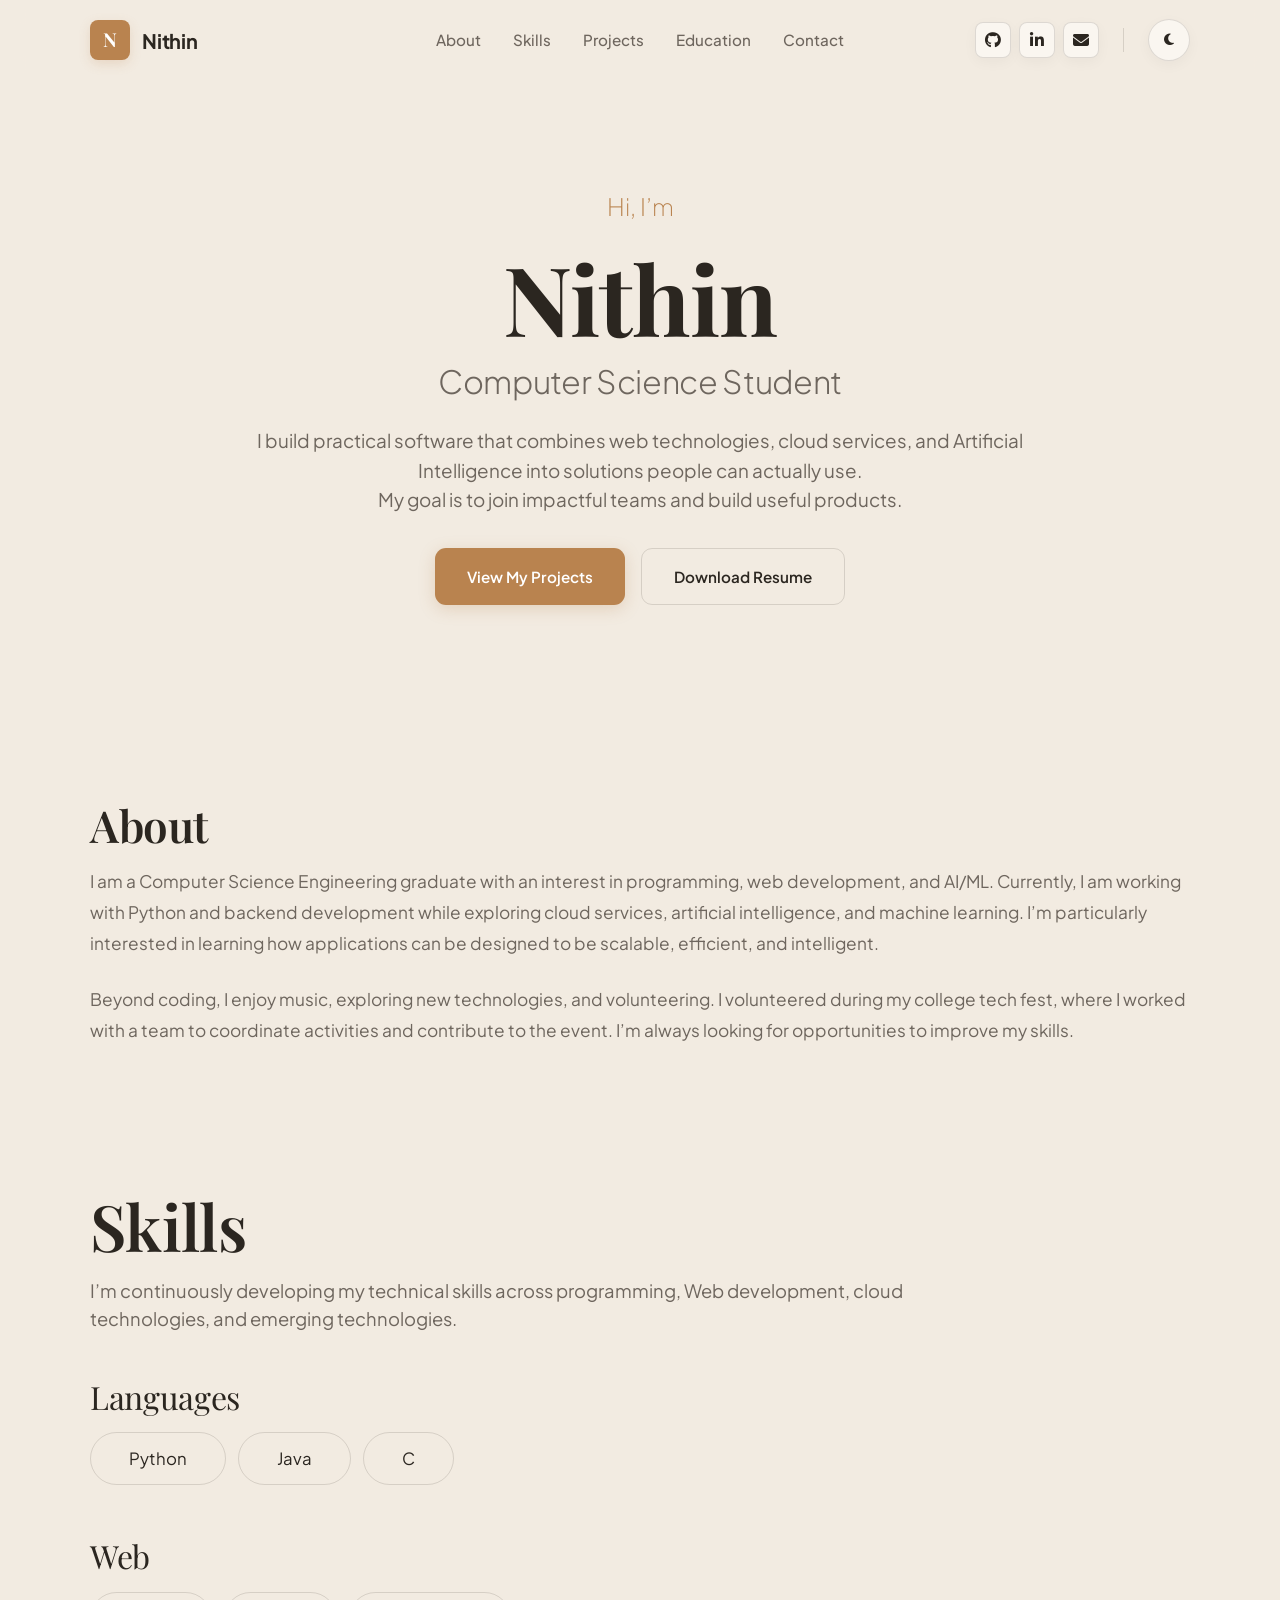
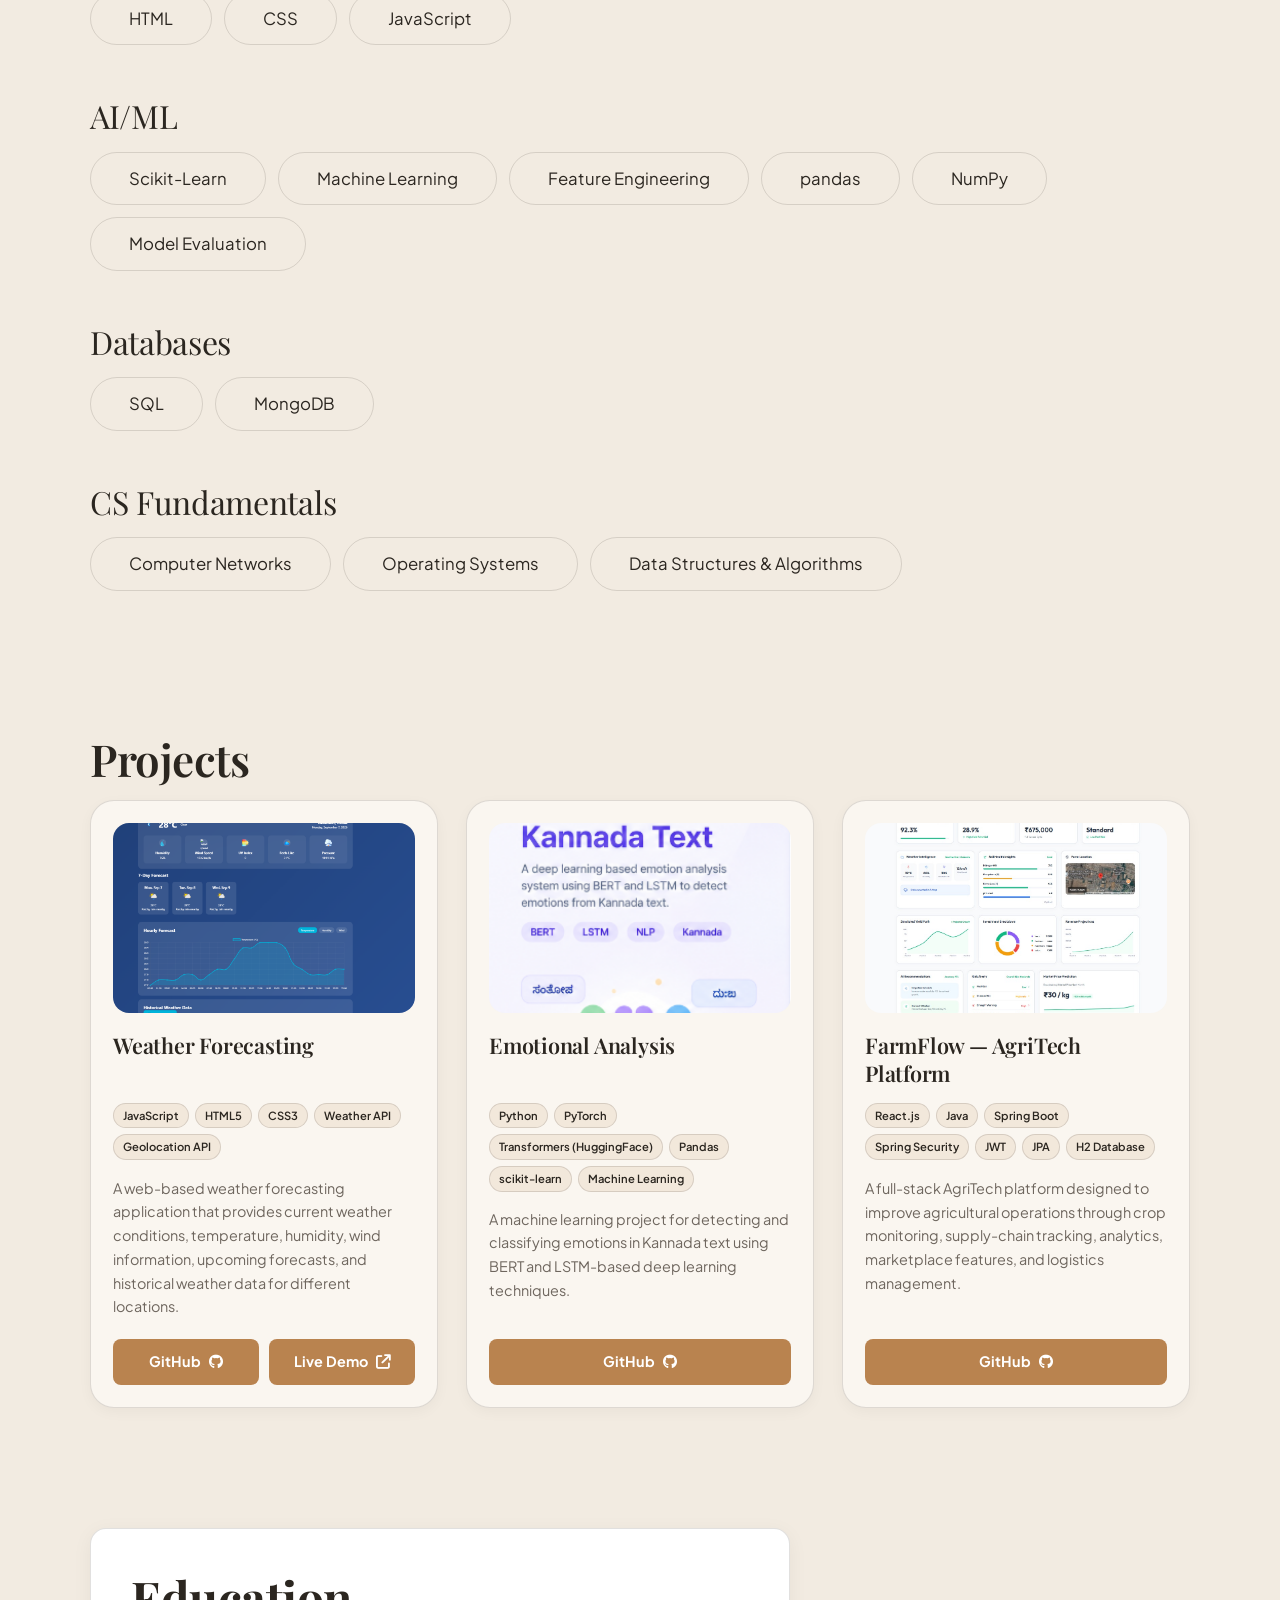
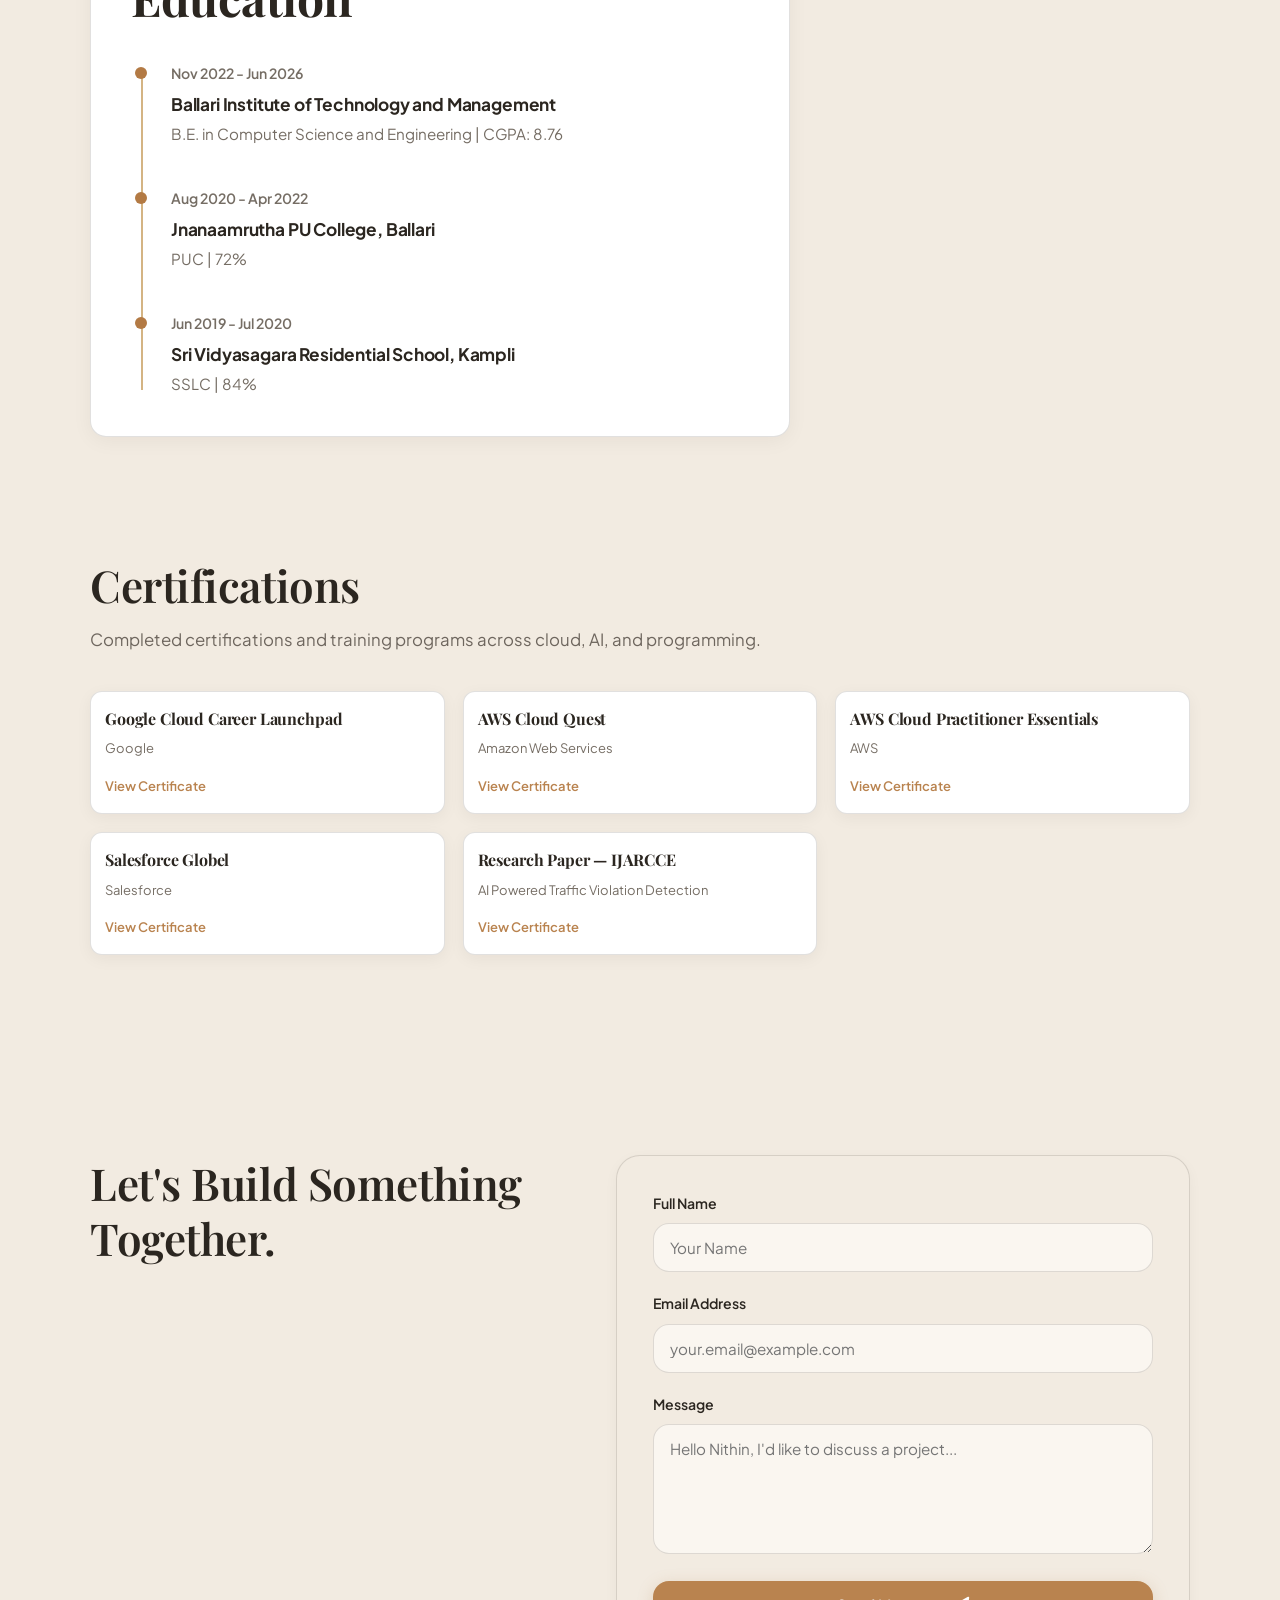
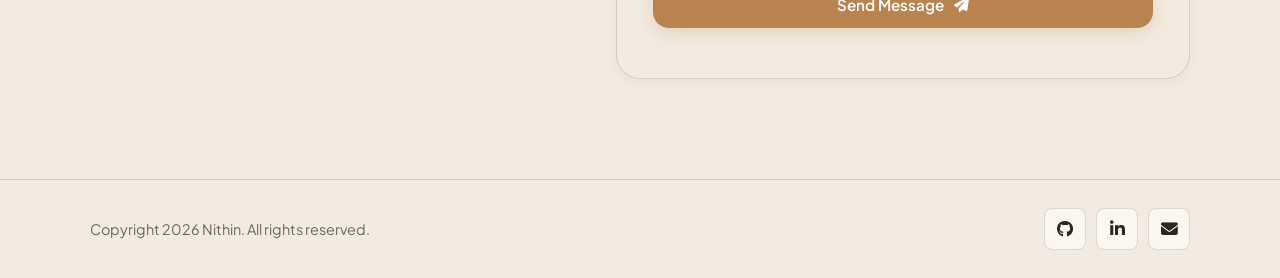
==== commit 81222ecf: "improved" ====
--- a/index1.html
+++ b/index1.html
@@ -167,6 +167,33 @@
             </nav>
 
             <div class="nav-actions">
+                <div class="nav-social-links" aria-label="Social links">
+                    <a class="nav-social-link"
+                       href="https://github.com/NITHIN-85"
+                       target="_blank"
+                       rel="noopener noreferrer"
+                       aria-label="GitHub"
+                       title="GitHub">
+                        <i class="fa-brands fa-github" aria-hidden="true"></i>
+                    </a>
+                    <a class="nav-social-link"
+                       href="https://www.linkedin.com/in/t-nithin-a931a0388/"
+                       target="_blank"
+                       rel="noopener noreferrer"
+                       aria-label="LinkedIn"
+                       title="LinkedIn">
+                        <i class="fa-brands fa-linkedin-in" aria-hidden="true"></i>
+                    </a>
+                    <a class="nav-social-link"
+                       href="https://mail.google.com/mail/?view=cm&amp;fs=1&amp;to=nithint912%40gmail.com"
+                       target="_blank"
+                       rel="noopener noreferrer"
+                       aria-label="Email Nithin"
+                       title="nithint912@gmail.com">
+                        <i class="fa-solid fa-envelope" aria-hidden="true"></i>
+                    </a>
+                </div>
+                <span class="nav-divider" aria-hidden="true"></span>
                 <button id="theme-toggle" class="theme-toggle" type="button" aria-label="Switch to dark mode" title="Toggle color mode">
                     <i class="fa-solid fa-moon" aria-hidden="true"></i>
                 </button>
@@ -193,9 +220,12 @@
         <section id="home" class="hero">
             <div class="container hero-grid">
                 <div class="hero-content">
-                    <h1 class="hero-title">Hi, I&rsquo;m Nithin!</h1>
+                    <p class="hero-greeting">Hi, I&rsquo;m</p>
+                    <h1 class="hero-title">Nithin</h1>
+                    <h2 class="hero-subtitle">Computer Science Student</h2>
                     <p class="hero-intro">
-                        I&rsquo;m a Computer Science Engineering graduate with a strong interest in <strong>Web Development, Cloud Computing, Artificial Intelligence, and Machine Learning</strong>. I&rsquo;m passionate about developing practical solutions, applying problem-solving skills to real-world challenges, and continuously expanding my knowledge of modern technologies to build efficient and impactful applications.
+                        I build practical software that combines web technologies, cloud services, and Artificial Intelligence into solutions people can actually use.<br>
+                        My goal is to join impactful teams and build useful products.
                     </p>
                     <div class="hero-cta">
                         <a href="#projects" class="btn btn-primary">
@@ -208,7 +238,6 @@
                             class="btn btn-secondary"
                         >
                             <span>Download Resume</span>
-                            <i class="fa-solid fa-file-arrow-down"></i>
                         </a>
                     </div>
                 </div>
@@ -222,13 +251,11 @@
                 <div>
                     <h2 class="section-title projects-title">About</h2>
                     <p class="about-bio">
-                        My journey in technology started with programming and gradually grew into an interest in how different technologies work together to build real-world solutions.
+                        I am a Computer Science Engineering graduate with an interest in programming, web development, and AI/ML. Currently, I am working with Python and backend development while exploring cloud services, artificial intelligence, and machine learning. 
+                        I’m particularly interested in learning how applications can be designed to be scalable, efficient, and intelligent.
                     </p>
                     <p class="about-bio">
-                        I am working on <strong>Python and backend development</strong>, while exploring <strong>Cloud Computing, Artificial Intelligence, and Machine Learning</strong>. I&rsquo;m particularly interested in learning how applications can be designed to be scalable, efficient, and intelligent.
-                    </p>
-                    <p class="about-bio">
-                        I believe the best way to improve is by <strong>building projects, solving problems, and continuously experimenting with new ideas</strong>. Each project gives me an opportunity to learn something new and strengthen my skills.
+                        Beyond coding, I enjoy music, exploring new technologies, and volunteering. I volunteered during my college tech fest, where I worked with a team to coordinate activities and contribute to the event. I’m always looking for opportunities to improve my skills.
                     </p>
                 </div>
 
@@ -239,7 +266,7 @@
         <section id="skills" class="skills-section">
             <div class="container">
                 <h2 class="skills-title">Skills</h2>
-                <p class="skills-intro">I&rsquo;m continuously developing my technical skills across programming, backend development, cloud technologies, and emerging areas of AI and Machine Learning.</p>
+                <p class="skills-intro">I&rsquo;m continuously developing my technical skills across programming, Web development, cloud technologies, and emerging technologies.</p>
                 <div class="skills-categories" aria-label="Technical skills">
                     <article class="skills-category">
                         <h3>Languages</h3>
@@ -289,7 +316,7 @@
                         <div class="project-tags"><span>JavaScript</span><span>HTML5</span><span>CSS3</span><span>Weather API</span><span>Geolocation API</span></div>
                         <p>A web-based weather forecasting application that provides current weather conditions, temperature, humidity, wind information, upcoming forecasts, and historical weather data for different locations.</p>
                         <div class="project-actions">
-                            <a class="project-github-link" href="https://github.com/NITHIN-85/Weather-Forecasting-" target="_blank" rel="noopener noreferrer">View on GitHub <i class="fa-brands fa-github" aria-hidden="true"></i></a>
+                            <a class="project-github-link" href="https://github.com/NITHIN-85/Weather-Forecasting-" target="_blank" rel="noopener noreferrer">GitHub<i class="fa-brands fa-github" aria-hidden="true"></i></a>
                             <a class="project-demo-link" href="https://theweatherforecasting.netlify.app" target="_blank" rel="noopener noreferrer">Live Demo <i class="fa-solid fa-arrow-up-right-from-square" aria-hidden="true"></i></a>
                         </div>
                     </article>
@@ -302,7 +329,7 @@
                         <div class="project-tags"><span>Python</span><span>PyTorch</span><span>Transformers (HuggingFace)</span><span>Pandas</span><span>scikit-learn</span><span>Machine Learning</span></div>
                         <p>A machine learning project for detecting and classifying emotions in Kannada text using BERT and LSTM-based deep learning techniques.</p>
                         <div class="project-actions">
-                            <a class="project-github-link" href="https://github.com/NITHIN-85/Emotional-Analysis" target="_blank" rel="noopener noreferrer">View on GitHub <i class="fa-brands fa-github" aria-hidden="true"></i></a>
+                            <a class="project-github-link" href="https://github.com/NITHIN-85/Emotional-Analysis" target="_blank" rel="noopener noreferrer">GitHub <i class="fa-brands fa-github" aria-hidden="true"></i></a>
                         </div>
                     </article>
 
@@ -314,7 +341,7 @@
                         <div class="project-tags"><span>React.js</span><span>Java</span><span>Spring Boot</span><span>Spring Security</span><span>JWT</span><span>JPA</span><span>H2 Database</span></div>
                         <p>A full-stack AgriTech platform designed to improve agricultural operations through crop monitoring, supply-chain tracking, analytics, marketplace features, and logistics management.</p>
                         <div class="project-actions">
-                            <a class="project-github-link" href="https://github.com/NITHIN-85/Agritech" target="_blank" rel="noopener noreferrer">View on GitHub <i class="fa-brands fa-github" aria-hidden="true"></i></a>
+                            <a class="project-github-link" href="https://github.com/NITHIN-85/Agritech" target="_blank" rel="noopener noreferrer">GitHub <i class="fa-brands fa-github" aria-hidden="true"></i></a>
                         </div>
                     </article>
                 </div>
@@ -366,9 +393,9 @@
         <h2 class="certifications-title">Certifications</h2>
 
         <p class="certifications-intro">
-            Selected certifications and training programs completed across cloud, AI, and programming topics.
+            Completed certifications and training programs across cloud, AI, and programming.
         </p>
-
+        
         <div class="certifications-grid">
 
             <!-- Google Cloud Career Launchpad -->
@@ -429,14 +456,14 @@
 
             <!-- Research Paper -->
             <article class="certification-card">
-                <h3>AI Powered Traffic Violation Detection</h3>
-                <p>Research Paper — IJARCCE</p>
+                <h3>Research Paper — IJARCCE</h3>
+                <p>AI Powered Traffic Violation Detection</p>
 
                 <a href="https://drive.google.com/file/d/1N8W2AJTYfHoB0vTBnZnleOMzzJcZbpHn/view?usp=sharing"
                    target="_blank"
                    rel="noopener noreferrer"
                    class="certificate-link">
-                    View Research Paper
+                    View Certificate
                 </a>
             </article>
 
@@ -501,7 +528,9 @@
                         </a>
                     </li>
                     <li>
-                        <a href="mailto:nithint912@gmail.com"
+                        <a href="https://mail.google.com/mail/?view=cm&amp;fs=1&amp;to=nithint912%40gmail.com"
+                           target="_blank"
+                           rel="noopener noreferrer"
                            aria-label="Email Nithin"
                            title="nithint912@gmail.com">
                             <i class="fa-solid fa-envelope" aria-hidden="true"></i>
--- a/css/style.css
+++ b/css/style.css
@@ -270,6 +270,42 @@
   list-style: none;
 }
 
+.nav-social-links {
+  display: flex;
+  align-items: center;
+  gap: 8px;
+}
+
+.nav-social-link {
+  width: 36px;
+  height: 36px;
+  display: grid;
+  place-items: center;
+  border: 1px solid var(--border-color);
+  border-radius: var(--radius-sm);
+  background-color: var(--bg-card);
+  color: var(--text-color);
+  font-size: 1rem;
+  box-shadow: var(--shadow-sm);
+  transition: var(--transition);
+}
+
+.nav-social-link:hover,
+.nav-social-link:focus-visible {
+  background-color: var(--accent-color);
+  border-color: var(--accent-color);
+  color: var(--white);
+  transform: translateY(-2px);
+  outline: none;
+}
+
+.nav-divider {
+  width: 1px;
+  height: 24px;
+  margin: 0 8px;
+  background-color: var(--border-color);
+}
+
 .theme-toggle {
   width: 42px;
   height: 42px;
@@ -399,7 +435,7 @@
    HERO SECTION
    ========================================================================== */
 .hero {
-  padding: 80px 0 100px;
+  padding: 112px 0 92px;
 }
 
 .hero-grid {
@@ -411,27 +447,55 @@
 .hero-content {
   display: flex;
   flex-direction: column;
-  align-items: flex-start;
+  align-items: center;
+  text-align: center;
+}
+
+.hero-greeting {
+  margin-bottom: 28px;
+  color: var(--accent-color);
+  font-family: var(--font-sans);
+  font-size: 1.5rem;
+  font-weight: 100;
+  line-height: 1.2;
 }
 
 .hero-title {
-  font-size: clamp(2.75rem, 5vw, 4.25rem);
-  margin-bottom: 20px;
-  color: var(--text-color);
-  line-height: 1.15;
+  margin-bottom: 16px;
+  color: var(--text-color);
+  font-size: clamp(5rem, 9vw, 6rem);
+  font-weight: 700;
+  line-height: 1;
+}
+
+.hero-subtitle {
+  margin-bottom: 24px;
+  color: var(--muted-text);
+  font-family: var(--font-sans);
+  font-size: clamp(1.5rem, 3vw, 2rem);
+  font-weight: 300;
+  line-height: 1.3;
 }
 
 .hero-intro {
-  font-size: 1.15rem;
+  max-width: 830px;
+  margin-bottom: 34px;
   color: var(--muted-text);
-  margin-bottom: 32px;
-  max-width: 520px;
+  font-size: 1.18rem;
+  line-height: 1.55;
 }
 
 .hero-cta {
   display: flex;
   flex-wrap: wrap;
   gap: 16px;
+}
+
+.hero .btn {
+  min-height: 54px;
+  padding: 15px 32px;
+  border-radius: 11px;
+  font-weight: 600;
 }
 
 .tags {
@@ -608,7 +672,7 @@
   margin-bottom: 16px;
   color: var(--text-color);
   font-size: clamp(3.5rem, 6vw, 4rem);
-  font-weight: 700;
+  font-weight: 600;
   line-height: 1.12;
 }
 
@@ -638,7 +702,7 @@
   color: var(--text-color);
   font-family: var(--font-serif);
   font-size: 2rem;
-  font-weight: 700;
+  font-weight: 200;
   line-height: 1.2;
 }
 
@@ -1072,14 +1136,16 @@
   }
 
   .hero-title {
-    font-size: 3rem;
+    font-size: 4rem;
   }
 
 }
 
 @media (max-width: 768px) {
   .nav-links,
-  .nav-actions .btn {
+  .nav-actions .btn,
+  .nav-social-links,
+  .nav-divider {
     display: none;
   }
 
@@ -1123,6 +1189,30 @@
     font-size: 0.95rem;
   }
 
+  .hero {
+    padding: 84px 0 72px;
+  }
+
+  .hero-title {
+    font-size: clamp(3rem, 14vw, 3.5rem);
+  }
+
+  .hero-subtitle {
+    font-size: 1.4rem;
+  }
+
+  .hero-intro {
+    font-size: 1rem;
+  }
+
+  .hero-cta {
+    justify-content: center;
+  }
+
+  .hero .btn {
+    padding: 14px 24px;
+  }
+
   .footer-content {
     flex-direction: column;
     align-items: flex-start;
